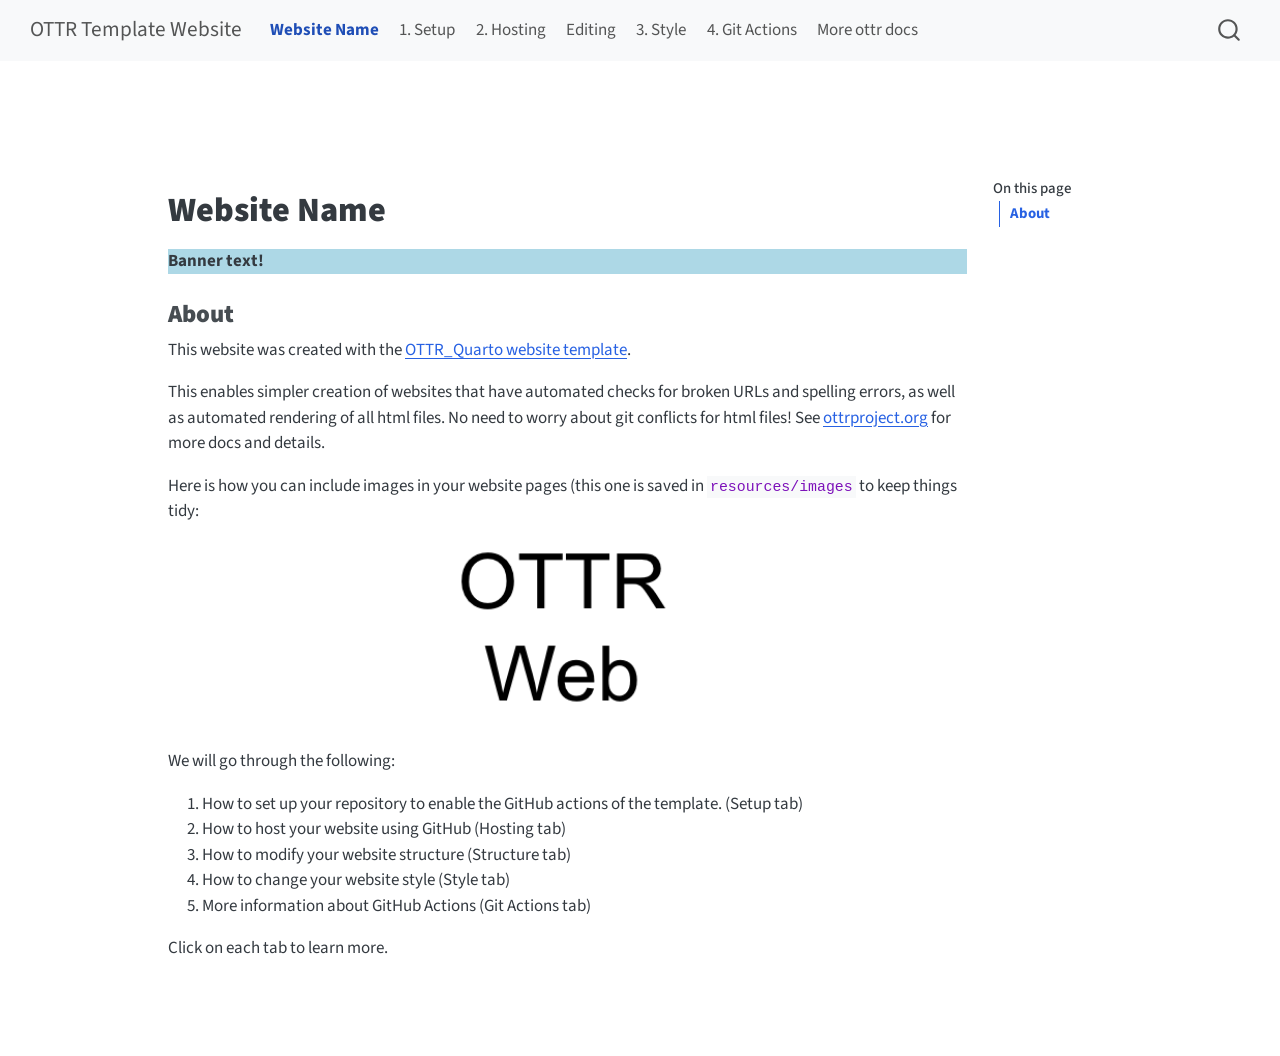
==== docs/index.html @ 16cc7f26 "Initial commit" ====
<!DOCTYPE html>
<html xmlns="http://www.w3.org/1999/xhtml" lang="en" xml:lang="en"><head>

<meta charset="utf-8">
<meta name="generator" content="quarto-1.5.57">

<meta name="viewport" content="width=device-width, initial-scale=1.0, user-scalable=yes">


<title>Website Name – OTTR Template Website</title>
<style>
code{white-space: pre-wrap;}
span.smallcaps{font-variant: small-caps;}
div.columns{display: flex; gap: min(4vw, 1.5em);}
div.column{flex: auto; overflow-x: auto;}
div.hanging-indent{margin-left: 1.5em; text-indent: -1.5em;}
ul.task-list{list-style: none;}
ul.task-list li input[type="checkbox"] {
  width: 0.8em;
  margin: 0 0.8em 0.2em -1em; /* quarto-specific, see https://github.com/quarto-dev/quarto-cli/issues/4556 */ 
  vertical-align: middle;
}
</style>


<script src="site_libs/quarto-nav/quarto-nav.js"></script>
<script src="site_libs/quarto-nav/headroom.min.js"></script>
<script src="site_libs/clipboard/clipboard.min.js"></script>
<script src="site_libs/quarto-search/autocomplete.umd.js"></script>
<script src="site_libs/quarto-search/fuse.min.js"></script>
<script src="site_libs/quarto-search/quarto-search.js"></script>
<meta name="quarto:offset" content="./">
<script src="site_libs/quarto-html/quarto.js"></script>
<script src="site_libs/quarto-html/popper.min.js"></script>
<script src="site_libs/quarto-html/tippy.umd.min.js"></script>
<script src="site_libs/quarto-html/anchor.min.js"></script>
<link href="site_libs/quarto-html/tippy.css" rel="stylesheet">
<link href="site_libs/quarto-html/quarto-syntax-highlighting.css" rel="stylesheet" id="quarto-text-highlighting-styles">
<script src="site_libs/bootstrap/bootstrap.min.js"></script>
<link href="site_libs/bootstrap/bootstrap-icons.css" rel="stylesheet">
<link href="site_libs/bootstrap/bootstrap.min.css" rel="stylesheet" id="quarto-bootstrap" data-mode="light">
<script id="quarto-search-options" type="application/json">{
  "location": "navbar",
  "copy-button": false,
  "collapse-after": 3,
  "panel-placement": "end",
  "type": "overlay",
  "limit": 50,
  "keyboard-shortcut": [
    "f",
    "/",
    "s"
  ],
  "show-item-context": false,
  "language": {
    "search-no-results-text": "No results",
    "search-matching-documents-text": "matching documents",
    "search-copy-link-title": "Copy link to search",
    "search-hide-matches-text": "Hide additional matches",
    "search-more-match-text": "more match in this document",
    "search-more-matches-text": "more matches in this document",
    "search-clear-button-title": "Clear",
    "search-text-placeholder": "",
    "search-detached-cancel-button-title": "Cancel",
    "search-submit-button-title": "Submit",
    "search-label": "Search"
  }
}</script>


<link rel="stylesheet" href="styles.css">
</head>

<body class="nav-fixed">

<div id="quarto-search-results"></div>
  <header id="quarto-header" class="headroom fixed-top">
    <nav class="navbar navbar-expand-lg " data-bs-theme="dark">
      <div class="navbar-container container-fluid">
      <div class="navbar-brand-container mx-auto">
    <a class="navbar-brand" href="./index.html">
    <span class="navbar-title">OTTR Template Website</span>
    </a>
  </div>
            <div id="quarto-search" class="" title="Search"></div>
          <button class="navbar-toggler" type="button" data-bs-toggle="collapse" data-bs-target="#navbarCollapse" aria-controls="navbarCollapse" role="menu" aria-expanded="false" aria-label="Toggle navigation" onclick="if (window.quartoToggleHeadroom) { window.quartoToggleHeadroom(); }">
  <span class="navbar-toggler-icon"></span>
</button>
          <div class="collapse navbar-collapse" id="navbarCollapse">
            <ul class="navbar-nav navbar-nav-scroll me-auto">
  <li class="nav-item">
    <a class="nav-link active" href="./index.html" aria-current="page"> <i class="bi bi-fa-home" role="img">
</i> 
<span class="menu-text"><strong>Website Name</strong></span></a>
  </li>  
  <li class="nav-item">
    <a class="nav-link" href="./setup.html"> 
<span class="menu-text">1. Setup</span></a>
  </li>  
  <li class="nav-item">
    <a class="nav-link" href="./hosting.html"> 
<span class="menu-text">2. Hosting</span></a>
  </li>  
  <li class="nav-item">
    <a class="nav-link" href="./editing.html"> 
<span class="menu-text">Editing</span></a>
  </li>  
  <li class="nav-item">
    <a class="nav-link" href="./style.html"> 
<span class="menu-text">3. Style</span></a>
  </li>  
  <li class="nav-item">
    <a class="nav-link" href="./git_actions.html"> 
<span class="menu-text">4. Git Actions</span></a>
  </li>  
  <li class="nav-item">
    <a class="nav-link" href="https://www.ottrproject.org/"> 
<span class="menu-text">More ottr docs</span></a>
  </li>  
</ul>
          </div> <!-- /navcollapse -->
            <div class="quarto-navbar-tools">
</div>
      </div> <!-- /container-fluid -->
    </nav>
</header>
<!-- content -->
<div id="quarto-content" class="quarto-container page-columns page-rows-contents page-layout-article page-navbar">
<!-- sidebar -->
<!-- margin-sidebar -->
    <div id="quarto-margin-sidebar" class="sidebar margin-sidebar">
        <nav id="TOC" role="doc-toc" class="toc-active">
    <h2 id="toc-title">On this page</h2>
   
  <ul>
  <li><a href="#about" id="toc-about" class="nav-link active" data-scroll-target="#about"><strong>About</strong></a></li>
  </ul>
</nav>
    </div>
<!-- main -->
<main class="content" id="quarto-document-content">

<header id="title-block-header" class="quarto-title-block default">
<div class="quarto-title">
<h1 class="title"><strong>Website Name</strong></h1>
</div>



<div class="quarto-title-meta">

    
  
    
  </div>
  


</header>


<div class="banner_color">
<p>Banner text!</p>
</div>
<section id="about" class="level3">
<h3 class="anchored" data-anchor-id="about"><strong>About</strong></h3>
<p>This website was created with the <a href="https://github.com/ottrproject/OTTR_Quarto">OTTR_Quarto website template</a>.</p>
<p>This enables simpler creation of websites that have automated checks for broken URLs and spelling errors, as well as automated rendering of all html files. No need to worry about git conflicts for html files! See <a href="https://www.ottrproject.org/">ottrproject.org</a> for more docs and details.</p>
<p>Here is how you can include images in your website pages (this one is saved in <code>resources/images</code> to keep things tidy:</p>
<div class="cell" data-layout-align="center">
<div class="cell-output-display">
<div class="quarto-figure quarto-figure-center">
<figure class="figure">
<p><img src="resources/images/example_image.png" class="img-fluid quarto-figure quarto-figure-center figure-img" style="width:30.0%" alt="Example image"></p>
</figure>
</div>
</div>
</div>
<p>We will go through the following:</p>
<ol type="1">
<li>How to set up your repository to enable the GitHub actions of the template. (Setup tab)</li>
<li>How to host your website using GitHub (Hosting tab)</li>
<li>How to modify your website structure (Structure tab)</li>
<li>How to change your website style (Style tab)</li>
<li>More information about GitHub Actions (Git Actions tab)</li>
</ol>
<p>Click on each tab to learn more.</p>


</section>

</main> <!-- /main -->
<script id="quarto-html-after-body" type="application/javascript">
window.document.addEventListener("DOMContentLoaded", function (event) {
  const toggleBodyColorMode = (bsSheetEl) => {
    const mode = bsSheetEl.getAttribute("data-mode");
    const bodyEl = window.document.querySelector("body");
    if (mode === "dark") {
      bodyEl.classList.add("quarto-dark");
      bodyEl.classList.remove("quarto-light");
    } else {
      bodyEl.classList.add("quarto-light");
      bodyEl.classList.remove("quarto-dark");
    }
  }
  const toggleBodyColorPrimary = () => {
    const bsSheetEl = window.document.querySelector("link#quarto-bootstrap");
    if (bsSheetEl) {
      toggleBodyColorMode(bsSheetEl);
    }
  }
  toggleBodyColorPrimary();  
  const icon = "";
  const anchorJS = new window.AnchorJS();
  anchorJS.options = {
    placement: 'right',
    icon: icon
  };
  anchorJS.add('.anchored');
  const isCodeAnnotation = (el) => {
    for (const clz of el.classList) {
      if (clz.startsWith('code-annotation-')) {                     
        return true;
      }
    }
    return false;
  }
  const onCopySuccess = function(e) {
    // button target
    const button = e.trigger;
    // don't keep focus
    button.blur();
    // flash "checked"
    button.classList.add('code-copy-button-checked');
    var currentTitle = button.getAttribute("title");
    button.setAttribute("title", "Copied!");
    let tooltip;
    if (window.bootstrap) {
      button.setAttribute("data-bs-toggle", "tooltip");
      button.setAttribute("data-bs-placement", "left");
      button.setAttribute("data-bs-title", "Copied!");
      tooltip = new bootstrap.Tooltip(button, 
        { trigger: "manual", 
          customClass: "code-copy-button-tooltip",
          offset: [0, -8]});
      tooltip.show();    
    }
    setTimeout(function() {
      if (tooltip) {
        tooltip.hide();
        button.removeAttribute("data-bs-title");
        button.removeAttribute("data-bs-toggle");
        button.removeAttribute("data-bs-placement");
      }
      button.setAttribute("title", currentTitle);
      button.classList.remove('code-copy-button-checked');
    }, 1000);
    // clear code selection
    e.clearSelection();
  }
  const getTextToCopy = function(trigger) {
      const codeEl = trigger.previousElementSibling.cloneNode(true);
      for (const childEl of codeEl.children) {
        if (isCodeAnnotation(childEl)) {
          childEl.remove();
        }
      }
      return codeEl.innerText;
  }
  const clipboard = new window.ClipboardJS('.code-copy-button:not([data-in-quarto-modal])', {
    text: getTextToCopy
  });
  clipboard.on('success', onCopySuccess);
  if (window.document.getElementById('quarto-embedded-source-code-modal')) {
    // For code content inside modals, clipBoardJS needs to be initialized with a container option
    // TODO: Check when it could be a function (https://github.com/zenorocha/clipboard.js/issues/860)
    const clipboardModal = new window.ClipboardJS('.code-copy-button[data-in-quarto-modal]', {
      text: getTextToCopy,
      container: window.document.getElementById('quarto-embedded-source-code-modal')
    });
    clipboardModal.on('success', onCopySuccess);
  }
    var localhostRegex = new RegExp(/^(?:http|https):\/\/localhost\:?[0-9]*\//);
    var mailtoRegex = new RegExp(/^mailto:/);
      var filterRegex = new RegExp('/' + window.location.host + '/');
    var isInternal = (href) => {
        return filterRegex.test(href) || localhostRegex.test(href) || mailtoRegex.test(href);
    }
    // Inspect non-navigation links and adorn them if external
 	var links = window.document.querySelectorAll('a[href]:not(.nav-link):not(.navbar-brand):not(.toc-action):not(.sidebar-link):not(.sidebar-item-toggle):not(.pagination-link):not(.no-external):not([aria-hidden]):not(.dropdown-item):not(.quarto-navigation-tool):not(.about-link)');
    for (var i=0; i<links.length; i++) {
      const link = links[i];
      if (!isInternal(link.href)) {
        // undo the damage that might have been done by quarto-nav.js in the case of
        // links that we want to consider external
        if (link.dataset.originalHref !== undefined) {
          link.href = link.dataset.originalHref;
        }
      }
    }
  function tippyHover(el, contentFn, onTriggerFn, onUntriggerFn) {
    const config = {
      allowHTML: true,
      maxWidth: 500,
      delay: 100,
      arrow: false,
      appendTo: function(el) {
          return el.parentElement;
      },
      interactive: true,
      interactiveBorder: 10,
      theme: 'quarto',
      placement: 'bottom-start',
    };
    if (contentFn) {
      config.content = contentFn;
    }
    if (onTriggerFn) {
      config.onTrigger = onTriggerFn;
    }
    if (onUntriggerFn) {
      config.onUntrigger = onUntriggerFn;
    }
    window.tippy(el, config); 
  }
  const noterefs = window.document.querySelectorAll('a[role="doc-noteref"]');
  for (var i=0; i<noterefs.length; i++) {
    const ref = noterefs[i];
    tippyHover(ref, function() {
      // use id or data attribute instead here
      let href = ref.getAttribute('data-footnote-href') || ref.getAttribute('href');
      try { href = new URL(href).hash; } catch {}
      const id = href.replace(/^#\/?/, "");
      const note = window.document.getElementById(id);
      if (note) {
        return note.innerHTML;
      } else {
        return "";
      }
    });
  }
  const xrefs = window.document.querySelectorAll('a.quarto-xref');
  const processXRef = (id, note) => {
    // Strip column container classes
    const stripColumnClz = (el) => {
      el.classList.remove("page-full", "page-columns");
      if (el.children) {
        for (const child of el.children) {
          stripColumnClz(child);
        }
      }
    }
    stripColumnClz(note)
    if (id === null || id.startsWith('sec-')) {
      // Special case sections, only their first couple elements
      const container = document.createElement("div");
      if (note.children && note.children.length > 2) {
        container.appendChild(note.children[0].cloneNode(true));
        for (let i = 1; i < note.children.length; i++) {
          const child = note.children[i];
          if (child.tagName === "P" && child.innerText === "") {
            continue;
          } else {
            container.appendChild(child.cloneNode(true));
            break;
          }
        }
        if (window.Quarto?.typesetMath) {
          window.Quarto.typesetMath(container);
        }
        return container.innerHTML
      } else {
        if (window.Quarto?.typesetMath) {
          window.Quarto.typesetMath(note);
        }
        return note.innerHTML;
      }
    } else {
      // Remove any anchor links if they are present
      const anchorLink = note.querySelector('a.anchorjs-link');
      if (anchorLink) {
        anchorLink.remove();
      }
      if (window.Quarto?.typesetMath) {
        window.Quarto.typesetMath(note);
      }
      // TODO in 1.5, we should make sure this works without a callout special case
      if (note.classList.contains("callout")) {
        return note.outerHTML;
      } else {
        return note.innerHTML;
      }
    }
  }
  for (var i=0; i<xrefs.length; i++) {
    const xref = xrefs[i];
    tippyHover(xref, undefined, function(instance) {
      instance.disable();
      let url = xref.getAttribute('href');
      let hash = undefined; 
      if (url.startsWith('#')) {
        hash = url;
      } else {
        try { hash = new URL(url).hash; } catch {}
      }
      if (hash) {
        const id = hash.replace(/^#\/?/, "");
        const note = window.document.getElementById(id);
        if (note !== null) {
          try {
            const html = processXRef(id, note.cloneNode(true));
            instance.setContent(html);
          } finally {
            instance.enable();
            instance.show();
          }
        } else {
          // See if we can fetch this
          fetch(url.split('#')[0])
          .then(res => res.text())
          .then(html => {
            const parser = new DOMParser();
            const htmlDoc = parser.parseFromString(html, "text/html");
            const note = htmlDoc.getElementById(id);
            if (note !== null) {
              const html = processXRef(id, note);
              instance.setContent(html);
            } 
          }).finally(() => {
            instance.enable();
            instance.show();
          });
        }
      } else {
        // See if we can fetch a full url (with no hash to target)
        // This is a special case and we should probably do some content thinning / targeting
        fetch(url)
        .then(res => res.text())
        .then(html => {
          const parser = new DOMParser();
          const htmlDoc = parser.parseFromString(html, "text/html");
          const note = htmlDoc.querySelector('main.content');
          if (note !== null) {
            // This should only happen for chapter cross references
            // (since there is no id in the URL)
            // remove the first header
            if (note.children.length > 0 && note.children[0].tagName === "HEADER") {
              note.children[0].remove();
            }
            const html = processXRef(null, note);
            instance.setContent(html);
          } 
        }).finally(() => {
          instance.enable();
          instance.show();
        });
      }
    }, function(instance) {
    });
  }
      let selectedAnnoteEl;
      const selectorForAnnotation = ( cell, annotation) => {
        let cellAttr = 'data-code-cell="' + cell + '"';
        let lineAttr = 'data-code-annotation="' +  annotation + '"';
        const selector = 'span[' + cellAttr + '][' + lineAttr + ']';
        return selector;
      }
      const selectCodeLines = (annoteEl) => {
        const doc = window.document;
        const targetCell = annoteEl.getAttribute("data-target-cell");
        const targetAnnotation = annoteEl.getAttribute("data-target-annotation");
        const annoteSpan = window.document.querySelector(selectorForAnnotation(targetCell, targetAnnotation));
        const lines = annoteSpan.getAttribute("data-code-lines").split(",");
        const lineIds = lines.map((line) => {
          return targetCell + "-" + line;
        })
        let top = null;
        let height = null;
        let parent = null;
        if (lineIds.length > 0) {
            //compute the position of the single el (top and bottom and make a div)
            const el = window.document.getElementById(lineIds[0]);
            top = el.offsetTop;
            height = el.offsetHeight;
            parent = el.parentElement.parentElement;
          if (lineIds.length > 1) {
            const lastEl = window.document.getElementById(lineIds[lineIds.length - 1]);
            const bottom = lastEl.offsetTop + lastEl.offsetHeight;
            height = bottom - top;
          }
          if (top !== null && height !== null && parent !== null) {
            // cook up a div (if necessary) and position it 
            let div = window.document.getElementById("code-annotation-line-highlight");
            if (div === null) {
              div = window.document.createElement("div");
              div.setAttribute("id", "code-annotation-line-highlight");
              div.style.position = 'absolute';
              parent.appendChild(div);
            }
            div.style.top = top - 2 + "px";
            div.style.height = height + 4 + "px";
            div.style.left = 0;
            let gutterDiv = window.document.getElementById("code-annotation-line-highlight-gutter");
            if (gutterDiv === null) {
              gutterDiv = window.document.createElement("div");
              gutterDiv.setAttribute("id", "code-annotation-line-highlight-gutter");
              gutterDiv.style.position = 'absolute';
              const codeCell = window.document.getElementById(targetCell);
              const gutter = codeCell.querySelector('.code-annotation-gutter');
              gutter.appendChild(gutterDiv);
            }
            gutterDiv.style.top = top - 2 + "px";
            gutterDiv.style.height = height + 4 + "px";
          }
          selectedAnnoteEl = annoteEl;
        }
      };
      const unselectCodeLines = () => {
        const elementsIds = ["code-annotation-line-highlight", "code-annotation-line-highlight-gutter"];
        elementsIds.forEach((elId) => {
          const div = window.document.getElementById(elId);
          if (div) {
            div.remove();
          }
        });
        selectedAnnoteEl = undefined;
      };
        // Handle positioning of the toggle
    window.addEventListener(
      "resize",
      throttle(() => {
        elRect = undefined;
        if (selectedAnnoteEl) {
          selectCodeLines(selectedAnnoteEl);
        }
      }, 10)
    );
    function throttle(fn, ms) {
    let throttle = false;
    let timer;
      return (...args) => {
        if(!throttle) { // first call gets through
            fn.apply(this, args);
            throttle = true;
        } else { // all the others get throttled
            if(timer) clearTimeout(timer); // cancel #2
            timer = setTimeout(() => {
              fn.apply(this, args);
              timer = throttle = false;
            }, ms);
        }
      };
    }
      // Attach click handler to the DT
      const annoteDls = window.document.querySelectorAll('dt[data-target-cell]');
      for (const annoteDlNode of annoteDls) {
        annoteDlNode.addEventListener('click', (event) => {
          const clickedEl = event.target;
          if (clickedEl !== selectedAnnoteEl) {
            unselectCodeLines();
            const activeEl = window.document.querySelector('dt[data-target-cell].code-annotation-active');
            if (activeEl) {
              activeEl.classList.remove('code-annotation-active');
            }
            selectCodeLines(clickedEl);
            clickedEl.classList.add('code-annotation-active');
          } else {
            // Unselect the line
            unselectCodeLines();
            clickedEl.classList.remove('code-annotation-active');
          }
        });
      }
  const findCites = (el) => {
    const parentEl = el.parentElement;
    if (parentEl) {
      const cites = parentEl.dataset.cites;
      if (cites) {
        return {
          el,
          cites: cites.split(' ')
        };
      } else {
        return findCites(el.parentElement)
      }
    } else {
      return undefined;
    }
  };
  var bibliorefs = window.document.querySelectorAll('a[role="doc-biblioref"]');
  for (var i=0; i<bibliorefs.length; i++) {
    const ref = bibliorefs[i];
    const citeInfo = findCites(ref);
    if (citeInfo) {
      tippyHover(citeInfo.el, function() {
        var popup = window.document.createElement('div');
        citeInfo.cites.forEach(function(cite) {
          var citeDiv = window.document.createElement('div');
          citeDiv.classList.add('hanging-indent');
          citeDiv.classList.add('csl-entry');
          var biblioDiv = window.document.getElementById('ref-' + cite);
          if (biblioDiv) {
            citeDiv.innerHTML = biblioDiv.innerHTML;
          }
          popup.appendChild(citeDiv);
        });
        return popup.innerHTML;
      });
    }
  }
});
</script>
</div> <!-- /content -->




</body></html>
---- docs/site_libs/quarto-html/tippy.css ----
.tippy-box[data-animation=fade][data-state=hidden]{opacity:0}[data-tippy-root]{max-width:calc(100vw - 10px)}.tippy-box{position:relative;background-color:#333;color:#fff;border-radius:4px;font-size:14px;line-height:1.4;white-space:normal;outline:0;transition-property:transform,visibility,opacity}.tippy-box[data-placement^=top]>.tippy-arrow{bottom:0}.tippy-box[data-placement^=top]>.tippy-arrow:before{bottom:-7px;left:0;border-width:8px 8px 0;border-top-color:initial;transform-origin:center top}.tippy-box[data-placement^=bottom]>.tippy-arrow{top:0}.tippy-box[data-placement^=bottom]>.tippy-arrow:before{top:-7px;left:0;border-width:0 8px 8px;border-bottom-color:initial;transform-origin:center bottom}.tippy-box[data-placement^=left]>.tippy-arrow{right:0}.tippy-box[data-placement^=left]>.tippy-arrow:before{border-width:8px 0 8px 8px;border-left-color:initial;right:-7px;transform-origin:center left}.tippy-box[data-placement^=right]>.tippy-arrow{left:0}.tippy-box[data-placement^=right]>.tippy-arrow:before{left:-7px;border-width:8px 8px 8px 0;border-right-color:initial;transform-origin:center right}.tippy-box[data-inertia][data-state=visible]{transition-timing-function:cubic-bezier(.54,1.5,.38,1.11)}.tippy-arrow{width:16px;height:16px;color:#333}.tippy-arrow:before{content:"";position:absolute;border-color:transparent;border-style:solid}.tippy-content{position:relative;padding:5px 9px;z-index:1}
---- docs/site_libs/quarto-html/quarto-syntax-highlighting.css ----
/* quarto syntax highlight colors */
:root {
  --quarto-hl-ot-color: #003B4F;
  --quarto-hl-at-color: #657422;
  --quarto-hl-ss-color: #20794D;
  --quarto-hl-an-color: #5E5E5E;
  --quarto-hl-fu-color: #4758AB;
  --quarto-hl-st-color: #20794D;
  --quarto-hl-cf-color: #003B4F;
  --quarto-hl-op-color: #5E5E5E;
  --quarto-hl-er-color: #AD0000;
  --quarto-hl-bn-color: #AD0000;
  --quarto-hl-al-color: #AD0000;
  --quarto-hl-va-color: #111111;
  --quarto-hl-bu-color: inherit;
  --quarto-hl-ex-color: inherit;
  --quarto-hl-pp-color: #AD0000;
  --quarto-hl-in-color: #5E5E5E;
  --quarto-hl-vs-color: #20794D;
  --quarto-hl-wa-color: #5E5E5E;
  --quarto-hl-do-color: #5E5E5E;
  --quarto-hl-im-color: #00769E;
  --quarto-hl-ch-color: #20794D;
  --quarto-hl-dt-color: #AD0000;
  --quarto-hl-fl-color: #AD0000;
  --quarto-hl-co-color: #5E5E5E;
  --quarto-hl-cv-color: #5E5E5E;
  --quarto-hl-cn-color: #8f5902;
  --quarto-hl-sc-color: #5E5E5E;
  --quarto-hl-dv-color: #AD0000;
  --quarto-hl-kw-color: #003B4F;
}

/* other quarto variables */
:root {
  --quarto-font-monospace: SFMono-Regular, Menlo, Monaco, Consolas, "Liberation Mono", "Courier New", monospace;
}

pre > code.sourceCode > span {
  color: #003B4F;
}

code span {
  color: #003B4F;
}

code.sourceCode > span {
  color: #003B4F;
}

div.sourceCode,
div.sourceCode pre.sourceCode {
  color: #003B4F;
}

code span.ot {
  color: #003B4F;
  font-style: inherit;
}

code span.at {
  color: #657422;
  font-style: inherit;
}

code span.ss {
  color: #20794D;
  font-style: inherit;
}

code span.an {
  color: #5E5E5E;
  font-style: inherit;
}

code span.fu {
  color: #4758AB;
  font-style: inherit;
}

code span.st {
  color: #20794D;
  font-style: inherit;
}

code span.cf {
  color: #003B4F;
  font-weight: bold;
  font-style: inherit;
}

code span.op {
  color: #5E5E5E;
  font-style: inherit;
}

code span.er {
  color: #AD0000;
  font-style: inherit;
}

code span.bn {
  color: #AD0000;
  font-style: inherit;
}

code span.al {
  color: #AD0000;
  font-style: inherit;
}

code span.va {
  color: #111111;
  font-style: inherit;
}

code span.bu {
  font-style: inherit;
}

code span.ex {
  font-style: inherit;
}

code span.pp {
  color: #AD0000;
  font-style: inherit;
}

code span.in {
  color: #5E5E5E;
  font-style: inherit;
}

code span.vs {
  color: #20794D;
  font-style: inherit;
}

code span.wa {
  color: #5E5E5E;
  font-style: italic;
}

code span.do {
  color: #5E5E5E;
  font-style: italic;
}

code span.im {
  color: #00769E;
  font-style: inherit;
}

code span.ch {
  color: #20794D;
  font-style: inherit;
}

code span.dt {
  color: #AD0000;
  font-style: inherit;
}

code span.fl {
  color: #AD0000;
  font-style: inherit;
}

code span.co {
  color: #5E5E5E;
  font-style: inherit;
}

code span.cv {
  color: #5E5E5E;
  font-style: italic;
}

code span.cn {
  color: #8f5902;
  font-style: inherit;
}

code span.sc {
  color: #5E5E5E;
  font-style: inherit;
}

code span.dv {
  color: #AD0000;
  font-style: inherit;
}

code span.kw {
  color: #003B4F;
  font-weight: bold;
  font-style: inherit;
}

.prevent-inlining {
  content: "</";
}

/*# sourceMappingURL=debc5d5d77c3f9108843748ff7464032.css.map */
---- docs/styles.css ----
/* To add some space below the navigation bar */

 body {
  margin-top: 100px;
}


/* add some color - if you want color behind a major point on your website */

.banner_color {
  background-color: lightblue;
  font-weight:bold;

}

/* Style buttons - if you want some text centered and bolded */

.center {
  font-weight:bold;
  text-align: center;
}

/* Style buttons - if you want to have a button */
.btn {
  background-color: DodgerBlue;
  border: none;
  color: white;
  padding: 8px 20px;
  cursor: pointer;
  font-size: 14px;
}

/* Darker background on mouse-over */
.btn:hover {
  background-color: RoyalBlue;
}
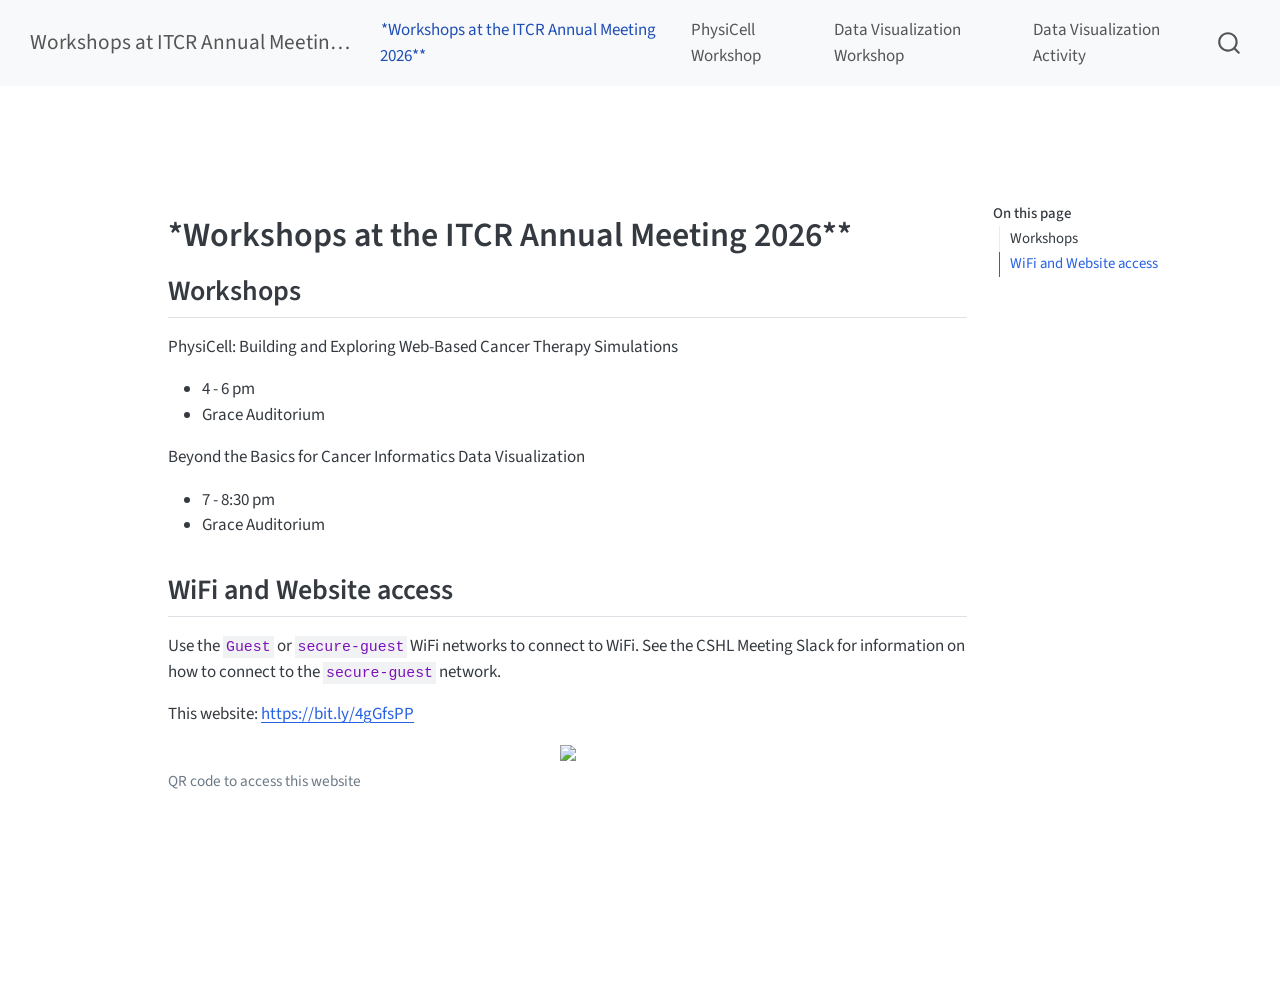
==== commit 7b3b5011: "Render course" ====
--- a/docs/index.html
+++ b/docs/index.html
@@ -2,12 +2,12 @@
 <html xmlns="http://www.w3.org/1999/xhtml" lang="en" xml:lang="en"><head>
 
 <meta charset="utf-8">
-<meta name="generator" content="quarto-1.5.57">
+<meta name="generator" content="quarto-1.8.26">
 
 <meta name="viewport" content="width=device-width, initial-scale=1.0, user-scalable=yes">
 
 
-<title>Website Name – OTTR Template Website</title>
+<title>*Workshops at the ITCR Annual Meeting 2026** – Workshops at ITCR Annual Meeting 2026</title>
 <style>
 code{white-space: pre-wrap;}
 span.smallcaps{font-variant: small-caps;}
@@ -30,15 +30,17 @@
 <script src="site_libs/quarto-search/fuse.min.js"></script>
 <script src="site_libs/quarto-search/quarto-search.js"></script>
 <meta name="quarto:offset" content="./">
-<script src="site_libs/quarto-html/quarto.js"></script>
+<script src="site_libs/quarto-html/quarto.js" type="module"></script>
+<script src="site_libs/quarto-html/tabsets/tabsets.js" type="module"></script>
+<script src="site_libs/quarto-html/axe/axe-check.js" type="module"></script>
 <script src="site_libs/quarto-html/popper.min.js"></script>
 <script src="site_libs/quarto-html/tippy.umd.min.js"></script>
 <script src="site_libs/quarto-html/anchor.min.js"></script>
 <link href="site_libs/quarto-html/tippy.css" rel="stylesheet">
-<link href="site_libs/quarto-html/quarto-syntax-highlighting.css" rel="stylesheet" id="quarto-text-highlighting-styles">
+<link href="site_libs/quarto-html/quarto-syntax-highlighting-587c61ba64f3a5504c4d52d930310e48.css" rel="stylesheet" id="quarto-text-highlighting-styles">
 <script src="site_libs/bootstrap/bootstrap.min.js"></script>
 <link href="site_libs/bootstrap/bootstrap-icons.css" rel="stylesheet">
-<link href="site_libs/bootstrap/bootstrap.min.css" rel="stylesheet" id="quarto-bootstrap" data-mode="light">
+<link href="site_libs/bootstrap/bootstrap-8b9c9e0a7877ca3fdfdff7a4e986219e.min.css" rel="stylesheet" append-hash="true" id="quarto-bootstrap" data-mode="light">
 <script id="quarto-search-options" type="application/json">{
   "location": "navbar",
   "copy-button": false,
@@ -71,7 +73,7 @@
 <link rel="stylesheet" href="styles.css">
 </head>
 
-<body class="nav-fixed">
+<body class="nav-fixed quarto-light">
 
 <div id="quarto-search-results"></div>
   <header id="quarto-header" class="headroom fixed-top">
@@ -79,7 +81,7 @@
       <div class="navbar-container container-fluid">
       <div class="navbar-brand-container mx-auto">
     <a class="navbar-brand" href="./index.html">
-    <span class="navbar-title">OTTR Template Website</span>
+    <span class="navbar-title">Workshops at ITCR Annual Meeting 2026</span>
     </a>
   </div>
             <div id="quarto-search" class="" title="Search"></div>
@@ -91,31 +93,19 @@
   <li class="nav-item">
     <a class="nav-link active" href="./index.html" aria-current="page"> <i class="bi bi-fa-home" role="img">
 </i> 
-<span class="menu-text"><strong>Website Name</strong></span></a>
+<span class="menu-text">*Workshops at the ITCR Annual Meeting 2026**</span></a>
   </li>  
   <li class="nav-item">
-    <a class="nav-link" href="./setup.html"> 
-<span class="menu-text">1. Setup</span></a>
+    <a class="nav-link" href="./physicell.html"> 
+<span class="menu-text">PhysiCell Workshop</span></a>
   </li>  
   <li class="nav-item">
-    <a class="nav-link" href="./hosting.html"> 
-<span class="menu-text">2. Hosting</span></a>
+    <a class="nav-link" href="./dataviz.html"> 
+<span class="menu-text">Data Visualization Workshop</span></a>
   </li>  
   <li class="nav-item">
-    <a class="nav-link" href="./editing.html"> 
-<span class="menu-text">Editing</span></a>
-  </li>  
-  <li class="nav-item">
-    <a class="nav-link" href="./style.html"> 
-<span class="menu-text">3. Style</span></a>
-  </li>  
-  <li class="nav-item">
-    <a class="nav-link" href="./git_actions.html"> 
-<span class="menu-text">4. Git Actions</span></a>
-  </li>  
-  <li class="nav-item">
-    <a class="nav-link" href="https://www.ottrproject.org/"> 
-<span class="menu-text">More ottr docs</span></a>
+    <a class="nav-link" href="./activity.html"> 
+<span class="menu-text">Data Visualization Activity</span></a>
   </li>  
 </ul>
           </div> <!-- /navcollapse -->
@@ -133,7 +123,8 @@
     <h2 id="toc-title">On this page</h2>
    
   <ul>
-  <li><a href="#about" id="toc-about" class="nav-link active" data-scroll-target="#about"><strong>About</strong></a></li>
+  <li><a href="#workshops" id="toc-workshops" class="nav-link active" data-scroll-target="#workshops">Workshops</a></li>
+  <li><a href="#wifi-and-website-access" id="toc-wifi-and-website-access" class="nav-link" data-scroll-target="#wifi-and-website-access">WiFi and Website access</a></li>
   </ul>
 </nav>
     </div>
@@ -142,7 +133,7 @@
 
 <header id="title-block-header" class="quarto-title-block default">
 <div class="quarto-title">
-<h1 class="title"><strong>Website Name</strong></h1>
+<h1 class="title">*Workshops at the ITCR Annual Meeting 2026**</h1>
 </div>
 
 
@@ -159,271 +150,272 @@
 </header>
 
 
-<div class="banner_color">
-<p>Banner text!</p>
-</div>
-<section id="about" class="level3">
-<h3 class="anchored" data-anchor-id="about"><strong>About</strong></h3>
-<p>This website was created with the <a href="https://github.com/ottrproject/OTTR_Quarto">OTTR_Quarto website template</a>.</p>
-<p>This enables simpler creation of websites that have automated checks for broken URLs and spelling errors, as well as automated rendering of all html files. No need to worry about git conflicts for html files! See <a href="https://www.ottrproject.org/">ottrproject.org</a> for more docs and details.</p>
-<p>Here is how you can include images in your website pages (this one is saved in <code>resources/images</code> to keep things tidy:</p>
-<div class="cell" data-layout-align="center">
-<div class="cell-output-display">
+<section id="workshops" class="level2">
+<h2 class="anchored" data-anchor-id="workshops">Workshops</h2>
+<p>PhysiCell: Building and Exploring Web-Based Cancer Therapy Simulations</p>
+<ul>
+<li>4 - 6 pm</li>
+<li>Grace Auditorium</li>
+</ul>
+<p>Beyond the Basics for Cancer Informatics Data Visualization</p>
+<ul>
+<li>7 - 8:30 pm</li>
+<li>Grace Auditorium</li>
+</ul>
+</section>
+<section id="wifi-and-website-access" class="level2">
+<h2 class="anchored" data-anchor-id="wifi-and-website-access">WiFi and Website access</h2>
+<p>Use the <code>Guest</code> or <code>secure-guest</code> WiFi networks to connect to WiFi. See the CSHL Meeting Slack for information on how to connect to the <code>secure-guest</code> network.</p>
+<p>This website: <a href="https://bit.ly/4gGfsPP">https://bit.ly/4gGfsPP</a></p>
 <div class="quarto-figure quarto-figure-center">
 <figure class="figure">
-<p><img src="resources/images/example_image.png" class="img-fluid quarto-figure quarto-figure-center figure-img" style="width:30.0%" alt="Example image"></p>
+<p><img src="Qq7fjTBxkGwiu5Y_Untitled 2026-07-15.png" class="img-fluid figure-img"></p>
+<figcaption>QR code to access this website</figcaption>
 </figure>
 </div>
-</div>
-</div>
-<p>We will go through the following:</p>
-<ol type="1">
-<li>How to set up your repository to enable the GitHub actions of the template. (Setup tab)</li>
-<li>How to host your website using GitHub (Hosting tab)</li>
-<li>How to modify your website structure (Structure tab)</li>
-<li>How to change your website style (Style tab)</li>
-<li>More information about GitHub Actions (Git Actions tab)</li>
-</ol>
-<p>Click on each tab to learn more.</p>
 
 
 </section>
 
 </main> <!-- /main -->
 <script id="quarto-html-after-body" type="application/javascript">
-window.document.addEventListener("DOMContentLoaded", function (event) {
-  const toggleBodyColorMode = (bsSheetEl) => {
-    const mode = bsSheetEl.getAttribute("data-mode");
-    const bodyEl = window.document.querySelector("body");
-    if (mode === "dark") {
-      bodyEl.classList.add("quarto-dark");
-      bodyEl.classList.remove("quarto-light");
-    } else {
-      bodyEl.classList.add("quarto-light");
-      bodyEl.classList.remove("quarto-dark");
-    }
-  }
-  const toggleBodyColorPrimary = () => {
-    const bsSheetEl = window.document.querySelector("link#quarto-bootstrap");
-    if (bsSheetEl) {
-      toggleBodyColorMode(bsSheetEl);
-    }
-  }
-  toggleBodyColorPrimary();  
-  const icon = "";
-  const anchorJS = new window.AnchorJS();
-  anchorJS.options = {
-    placement: 'right',
-    icon: icon
-  };
-  anchorJS.add('.anchored');
-  const isCodeAnnotation = (el) => {
-    for (const clz of el.classList) {
-      if (clz.startsWith('code-annotation-')) {                     
-        return true;
-      }
-    }
-    return false;
-  }
-  const onCopySuccess = function(e) {
-    // button target
-    const button = e.trigger;
-    // don't keep focus
-    button.blur();
-    // flash "checked"
-    button.classList.add('code-copy-button-checked');
-    var currentTitle = button.getAttribute("title");
-    button.setAttribute("title", "Copied!");
-    let tooltip;
-    if (window.bootstrap) {
-      button.setAttribute("data-bs-toggle", "tooltip");
-      button.setAttribute("data-bs-placement", "left");
-      button.setAttribute("data-bs-title", "Copied!");
-      tooltip = new bootstrap.Tooltip(button, 
-        { trigger: "manual", 
-          customClass: "code-copy-button-tooltip",
-          offset: [0, -8]});
-      tooltip.show();    
-    }
-    setTimeout(function() {
-      if (tooltip) {
-        tooltip.hide();
-        button.removeAttribute("data-bs-title");
-        button.removeAttribute("data-bs-toggle");
-        button.removeAttribute("data-bs-placement");
-      }
-      button.setAttribute("title", currentTitle);
-      button.classList.remove('code-copy-button-checked');
-    }, 1000);
-    // clear code selection
-    e.clearSelection();
-  }
-  const getTextToCopy = function(trigger) {
-      const codeEl = trigger.previousElementSibling.cloneNode(true);
+  window.document.addEventListener("DOMContentLoaded", function (event) {
+    const icon = "";
+    const anchorJS = new window.AnchorJS();
+    anchorJS.options = {
+      placement: 'right',
+      icon: icon
+    };
+    anchorJS.add('.anchored');
+    const isCodeAnnotation = (el) => {
+      for (const clz of el.classList) {
+        if (clz.startsWith('code-annotation-')) {                     
+          return true;
+        }
+      }
+      return false;
+    }
+    const onCopySuccess = function(e) {
+      // button target
+      const button = e.trigger;
+      // don't keep focus
+      button.blur();
+      // flash "checked"
+      button.classList.add('code-copy-button-checked');
+      var currentTitle = button.getAttribute("title");
+      button.setAttribute("title", "Copied!");
+      let tooltip;
+      if (window.bootstrap) {
+        button.setAttribute("data-bs-toggle", "tooltip");
+        button.setAttribute("data-bs-placement", "left");
+        button.setAttribute("data-bs-title", "Copied!");
+        tooltip = new bootstrap.Tooltip(button, 
+          { trigger: "manual", 
+            customClass: "code-copy-button-tooltip",
+            offset: [0, -8]});
+        tooltip.show();    
+      }
+      setTimeout(function() {
+        if (tooltip) {
+          tooltip.hide();
+          button.removeAttribute("data-bs-title");
+          button.removeAttribute("data-bs-toggle");
+          button.removeAttribute("data-bs-placement");
+        }
+        button.setAttribute("title", currentTitle);
+        button.classList.remove('code-copy-button-checked');
+      }, 1000);
+      // clear code selection
+      e.clearSelection();
+    }
+    const getTextToCopy = function(trigger) {
+      const outerScaffold = trigger.parentElement.cloneNode(true);
+      const codeEl = outerScaffold.querySelector('code');
       for (const childEl of codeEl.children) {
         if (isCodeAnnotation(childEl)) {
           childEl.remove();
         }
       }
       return codeEl.innerText;
-  }
-  const clipboard = new window.ClipboardJS('.code-copy-button:not([data-in-quarto-modal])', {
-    text: getTextToCopy
-  });
-  clipboard.on('success', onCopySuccess);
-  if (window.document.getElementById('quarto-embedded-source-code-modal')) {
-    // For code content inside modals, clipBoardJS needs to be initialized with a container option
-    // TODO: Check when it could be a function (https://github.com/zenorocha/clipboard.js/issues/860)
-    const clipboardModal = new window.ClipboardJS('.code-copy-button[data-in-quarto-modal]', {
-      text: getTextToCopy,
-      container: window.document.getElementById('quarto-embedded-source-code-modal')
+    }
+    const clipboard = new window.ClipboardJS('.code-copy-button:not([data-in-quarto-modal])', {
+      text: getTextToCopy
     });
-    clipboardModal.on('success', onCopySuccess);
-  }
-    var localhostRegex = new RegExp(/^(?:http|https):\/\/localhost\:?[0-9]*\//);
-    var mailtoRegex = new RegExp(/^mailto:/);
-      var filterRegex = new RegExp('/' + window.location.host + '/');
-    var isInternal = (href) => {
-        return filterRegex.test(href) || localhostRegex.test(href) || mailtoRegex.test(href);
-    }
-    // Inspect non-navigation links and adorn them if external
- 	var links = window.document.querySelectorAll('a[href]:not(.nav-link):not(.navbar-brand):not(.toc-action):not(.sidebar-link):not(.sidebar-item-toggle):not(.pagination-link):not(.no-external):not([aria-hidden]):not(.dropdown-item):not(.quarto-navigation-tool):not(.about-link)');
-    for (var i=0; i<links.length; i++) {
-      const link = links[i];
-      if (!isInternal(link.href)) {
-        // undo the damage that might have been done by quarto-nav.js in the case of
-        // links that we want to consider external
-        if (link.dataset.originalHref !== undefined) {
-          link.href = link.dataset.originalHref;
-        }
-      }
-    }
-  function tippyHover(el, contentFn, onTriggerFn, onUntriggerFn) {
-    const config = {
-      allowHTML: true,
-      maxWidth: 500,
-      delay: 100,
-      arrow: false,
-      appendTo: function(el) {
-          return el.parentElement;
-      },
-      interactive: true,
-      interactiveBorder: 10,
-      theme: 'quarto',
-      placement: 'bottom-start',
-    };
-    if (contentFn) {
-      config.content = contentFn;
-    }
-    if (onTriggerFn) {
-      config.onTrigger = onTriggerFn;
-    }
-    if (onUntriggerFn) {
-      config.onUntrigger = onUntriggerFn;
-    }
-    window.tippy(el, config); 
-  }
-  const noterefs = window.document.querySelectorAll('a[role="doc-noteref"]');
-  for (var i=0; i<noterefs.length; i++) {
-    const ref = noterefs[i];
-    tippyHover(ref, function() {
-      // use id or data attribute instead here
-      let href = ref.getAttribute('data-footnote-href') || ref.getAttribute('href');
-      try { href = new URL(href).hash; } catch {}
-      const id = href.replace(/^#\/?/, "");
-      const note = window.document.getElementById(id);
-      if (note) {
-        return note.innerHTML;
+    clipboard.on('success', onCopySuccess);
+    if (window.document.getElementById('quarto-embedded-source-code-modal')) {
+      const clipboardModal = new window.ClipboardJS('.code-copy-button[data-in-quarto-modal]', {
+        text: getTextToCopy,
+        container: window.document.getElementById('quarto-embedded-source-code-modal')
+      });
+      clipboardModal.on('success', onCopySuccess);
+    }
+      var localhostRegex = new RegExp(/^(?:http|https):\/\/localhost\:?[0-9]*\//);
+      var mailtoRegex = new RegExp(/^mailto:/);
+        var filterRegex = new RegExp('/' + window.location.host + '/');
+      var isInternal = (href) => {
+          return filterRegex.test(href) || localhostRegex.test(href) || mailtoRegex.test(href);
+      }
+      // Inspect non-navigation links and adorn them if external
+     var links = window.document.querySelectorAll('a[href]:not(.nav-link):not(.navbar-brand):not(.toc-action):not(.sidebar-link):not(.sidebar-item-toggle):not(.pagination-link):not(.no-external):not([aria-hidden]):not(.dropdown-item):not(.quarto-navigation-tool):not(.about-link)');
+      for (var i=0; i<links.length; i++) {
+        const link = links[i];
+        if (!isInternal(link.href)) {
+          // undo the damage that might have been done by quarto-nav.js in the case of
+          // links that we want to consider external
+          if (link.dataset.originalHref !== undefined) {
+            link.href = link.dataset.originalHref;
+          }
+        }
+      }
+    function tippyHover(el, contentFn, onTriggerFn, onUntriggerFn) {
+      const config = {
+        allowHTML: true,
+        maxWidth: 500,
+        delay: 100,
+        arrow: false,
+        appendTo: function(el) {
+            return el.parentElement;
+        },
+        interactive: true,
+        interactiveBorder: 10,
+        theme: 'quarto',
+        placement: 'bottom-start',
+      };
+      if (contentFn) {
+        config.content = contentFn;
+      }
+      if (onTriggerFn) {
+        config.onTrigger = onTriggerFn;
+      }
+      if (onUntriggerFn) {
+        config.onUntrigger = onUntriggerFn;
+      }
+      window.tippy(el, config); 
+    }
+    const noterefs = window.document.querySelectorAll('a[role="doc-noteref"]');
+    for (var i=0; i<noterefs.length; i++) {
+      const ref = noterefs[i];
+      tippyHover(ref, function() {
+        // use id or data attribute instead here
+        let href = ref.getAttribute('data-footnote-href') || ref.getAttribute('href');
+        try { href = new URL(href).hash; } catch {}
+        const id = href.replace(/^#\/?/, "");
+        const note = window.document.getElementById(id);
+        if (note) {
+          return note.innerHTML;
+        } else {
+          return "";
+        }
+      });
+    }
+    const xrefs = window.document.querySelectorAll('a.quarto-xref');
+    const processXRef = (id, note) => {
+      // Strip column container classes
+      const stripColumnClz = (el) => {
+        el.classList.remove("page-full", "page-columns");
+        if (el.children) {
+          for (const child of el.children) {
+            stripColumnClz(child);
+          }
+        }
+      }
+      stripColumnClz(note)
+      if (id === null || id.startsWith('sec-')) {
+        // Special case sections, only their first couple elements
+        const container = document.createElement("div");
+        if (note.children && note.children.length > 2) {
+          container.appendChild(note.children[0].cloneNode(true));
+          for (let i = 1; i < note.children.length; i++) {
+            const child = note.children[i];
+            if (child.tagName === "P" && child.innerText === "") {
+              continue;
+            } else {
+              container.appendChild(child.cloneNode(true));
+              break;
+            }
+          }
+          if (window.Quarto?.typesetMath) {
+            window.Quarto.typesetMath(container);
+          }
+          return container.innerHTML
+        } else {
+          if (window.Quarto?.typesetMath) {
+            window.Quarto.typesetMath(note);
+          }
+          return note.innerHTML;
+        }
       } else {
-        return "";
-      }
-    });
-  }
-  const xrefs = window.document.querySelectorAll('a.quarto-xref');
-  const processXRef = (id, note) => {
-    // Strip column container classes
-    const stripColumnClz = (el) => {
-      el.classList.remove("page-full", "page-columns");
-      if (el.children) {
-        for (const child of el.children) {
-          stripColumnClz(child);
-        }
-      }
-    }
-    stripColumnClz(note)
-    if (id === null || id.startsWith('sec-')) {
-      // Special case sections, only their first couple elements
-      const container = document.createElement("div");
-      if (note.children && note.children.length > 2) {
-        container.appendChild(note.children[0].cloneNode(true));
-        for (let i = 1; i < note.children.length; i++) {
-          const child = note.children[i];
-          if (child.tagName === "P" && child.innerText === "") {
-            continue;
-          } else {
-            container.appendChild(child.cloneNode(true));
-            break;
-          }
-        }
-        if (window.Quarto?.typesetMath) {
-          window.Quarto.typesetMath(container);
-        }
-        return container.innerHTML
-      } else {
+        // Remove any anchor links if they are present
+        const anchorLink = note.querySelector('a.anchorjs-link');
+        if (anchorLink) {
+          anchorLink.remove();
+        }
         if (window.Quarto?.typesetMath) {
           window.Quarto.typesetMath(note);
         }
-        return note.innerHTML;
-      }
-    } else {
-      // Remove any anchor links if they are present
-      const anchorLink = note.querySelector('a.anchorjs-link');
-      if (anchorLink) {
-        anchorLink.remove();
-      }
-      if (window.Quarto?.typesetMath) {
-        window.Quarto.typesetMath(note);
-      }
-      // TODO in 1.5, we should make sure this works without a callout special case
-      if (note.classList.contains("callout")) {
-        return note.outerHTML;
-      } else {
-        return note.innerHTML;
-      }
-    }
-  }
-  for (var i=0; i<xrefs.length; i++) {
-    const xref = xrefs[i];
-    tippyHover(xref, undefined, function(instance) {
-      instance.disable();
-      let url = xref.getAttribute('href');
-      let hash = undefined; 
-      if (url.startsWith('#')) {
-        hash = url;
-      } else {
-        try { hash = new URL(url).hash; } catch {}
-      }
-      if (hash) {
-        const id = hash.replace(/^#\/?/, "");
-        const note = window.document.getElementById(id);
-        if (note !== null) {
-          try {
-            const html = processXRef(id, note.cloneNode(true));
-            instance.setContent(html);
-          } finally {
-            instance.enable();
-            instance.show();
-          }
+        if (note.classList.contains("callout")) {
+          return note.outerHTML;
         } else {
-          // See if we can fetch this
-          fetch(url.split('#')[0])
+          return note.innerHTML;
+        }
+      }
+    }
+    for (var i=0; i<xrefs.length; i++) {
+      const xref = xrefs[i];
+      tippyHover(xref, undefined, function(instance) {
+        instance.disable();
+        let url = xref.getAttribute('href');
+        let hash = undefined; 
+        if (url.startsWith('#')) {
+          hash = url;
+        } else {
+          try { hash = new URL(url).hash; } catch {}
+        }
+        if (hash) {
+          const id = hash.replace(/^#\/?/, "");
+          const note = window.document.getElementById(id);
+          if (note !== null) {
+            try {
+              const html = processXRef(id, note.cloneNode(true));
+              instance.setContent(html);
+            } finally {
+              instance.enable();
+              instance.show();
+            }
+          } else {
+            // See if we can fetch this
+            fetch(url.split('#')[0])
+            .then(res => res.text())
+            .then(html => {
+              const parser = new DOMParser();
+              const htmlDoc = parser.parseFromString(html, "text/html");
+              const note = htmlDoc.getElementById(id);
+              if (note !== null) {
+                const html = processXRef(id, note);
+                instance.setContent(html);
+              } 
+            }).finally(() => {
+              instance.enable();
+              instance.show();
+            });
+          }
+        } else {
+          // See if we can fetch a full url (with no hash to target)
+          // This is a special case and we should probably do some content thinning / targeting
+          fetch(url)
           .then(res => res.text())
           .then(html => {
             const parser = new DOMParser();
             const htmlDoc = parser.parseFromString(html, "text/html");
-            const note = htmlDoc.getElementById(id);
+            const note = htmlDoc.querySelector('main.content');
             if (note !== null) {
-              const html = processXRef(id, note);
+              // This should only happen for chapter cross references
+              // (since there is no id in the URL)
+              // remove the first header
+              if (note.children.length > 0 && note.children[0].tagName === "HEADER") {
+                note.children[0].remove();
+              }
+              const html = processXRef(null, note);
               instance.setContent(html);
             } 
           }).finally(() => {
@@ -431,185 +423,161 @@
             instance.show();
           });
         }
+      }, function(instance) {
+      });
+    }
+        let selectedAnnoteEl;
+        const selectorForAnnotation = ( cell, annotation) => {
+          let cellAttr = 'data-code-cell="' + cell + '"';
+          let lineAttr = 'data-code-annotation="' +  annotation + '"';
+          const selector = 'span[' + cellAttr + '][' + lineAttr + ']';
+          return selector;
+        }
+        const selectCodeLines = (annoteEl) => {
+          const doc = window.document;
+          const targetCell = annoteEl.getAttribute("data-target-cell");
+          const targetAnnotation = annoteEl.getAttribute("data-target-annotation");
+          const annoteSpan = window.document.querySelector(selectorForAnnotation(targetCell, targetAnnotation));
+          const lines = annoteSpan.getAttribute("data-code-lines").split(",");
+          const lineIds = lines.map((line) => {
+            return targetCell + "-" + line;
+          })
+          let top = null;
+          let height = null;
+          let parent = null;
+          if (lineIds.length > 0) {
+              //compute the position of the single el (top and bottom and make a div)
+              const el = window.document.getElementById(lineIds[0]);
+              top = el.offsetTop;
+              height = el.offsetHeight;
+              parent = el.parentElement.parentElement;
+            if (lineIds.length > 1) {
+              const lastEl = window.document.getElementById(lineIds[lineIds.length - 1]);
+              const bottom = lastEl.offsetTop + lastEl.offsetHeight;
+              height = bottom - top;
+            }
+            if (top !== null && height !== null && parent !== null) {
+              // cook up a div (if necessary) and position it 
+              let div = window.document.getElementById("code-annotation-line-highlight");
+              if (div === null) {
+                div = window.document.createElement("div");
+                div.setAttribute("id", "code-annotation-line-highlight");
+                div.style.position = 'absolute';
+                parent.appendChild(div);
+              }
+              div.style.top = top - 2 + "px";
+              div.style.height = height + 4 + "px";
+              div.style.left = 0;
+              let gutterDiv = window.document.getElementById("code-annotation-line-highlight-gutter");
+              if (gutterDiv === null) {
+                gutterDiv = window.document.createElement("div");
+                gutterDiv.setAttribute("id", "code-annotation-line-highlight-gutter");
+                gutterDiv.style.position = 'absolute';
+                const codeCell = window.document.getElementById(targetCell);
+                const gutter = codeCell.querySelector('.code-annotation-gutter');
+                gutter.appendChild(gutterDiv);
+              }
+              gutterDiv.style.top = top - 2 + "px";
+              gutterDiv.style.height = height + 4 + "px";
+            }
+            selectedAnnoteEl = annoteEl;
+          }
+        };
+        const unselectCodeLines = () => {
+          const elementsIds = ["code-annotation-line-highlight", "code-annotation-line-highlight-gutter"];
+          elementsIds.forEach((elId) => {
+            const div = window.document.getElementById(elId);
+            if (div) {
+              div.remove();
+            }
+          });
+          selectedAnnoteEl = undefined;
+        };
+          // Handle positioning of the toggle
+      window.addEventListener(
+        "resize",
+        throttle(() => {
+          elRect = undefined;
+          if (selectedAnnoteEl) {
+            selectCodeLines(selectedAnnoteEl);
+          }
+        }, 10)
+      );
+      function throttle(fn, ms) {
+      let throttle = false;
+      let timer;
+        return (...args) => {
+          if(!throttle) { // first call gets through
+              fn.apply(this, args);
+              throttle = true;
+          } else { // all the others get throttled
+              if(timer) clearTimeout(timer); // cancel #2
+              timer = setTimeout(() => {
+                fn.apply(this, args);
+                timer = throttle = false;
+              }, ms);
+          }
+        };
+      }
+        // Attach click handler to the DT
+        const annoteDls = window.document.querySelectorAll('dt[data-target-cell]');
+        for (const annoteDlNode of annoteDls) {
+          annoteDlNode.addEventListener('click', (event) => {
+            const clickedEl = event.target;
+            if (clickedEl !== selectedAnnoteEl) {
+              unselectCodeLines();
+              const activeEl = window.document.querySelector('dt[data-target-cell].code-annotation-active');
+              if (activeEl) {
+                activeEl.classList.remove('code-annotation-active');
+              }
+              selectCodeLines(clickedEl);
+              clickedEl.classList.add('code-annotation-active');
+            } else {
+              // Unselect the line
+              unselectCodeLines();
+              clickedEl.classList.remove('code-annotation-active');
+            }
+          });
+        }
+    const findCites = (el) => {
+      const parentEl = el.parentElement;
+      if (parentEl) {
+        const cites = parentEl.dataset.cites;
+        if (cites) {
+          return {
+            el,
+            cites: cites.split(' ')
+          };
+        } else {
+          return findCites(el.parentElement)
+        }
       } else {
-        // See if we can fetch a full url (with no hash to target)
-        // This is a special case and we should probably do some content thinning / targeting
-        fetch(url)
-        .then(res => res.text())
-        .then(html => {
-          const parser = new DOMParser();
-          const htmlDoc = parser.parseFromString(html, "text/html");
-          const note = htmlDoc.querySelector('main.content');
-          if (note !== null) {
-            // This should only happen for chapter cross references
-            // (since there is no id in the URL)
-            // remove the first header
-            if (note.children.length > 0 && note.children[0].tagName === "HEADER") {
-              note.children[0].remove();
-            }
-            const html = processXRef(null, note);
-            instance.setContent(html);
-          } 
-        }).finally(() => {
-          instance.enable();
-          instance.show();
+        return undefined;
+      }
+    };
+    var bibliorefs = window.document.querySelectorAll('a[role="doc-biblioref"]');
+    for (var i=0; i<bibliorefs.length; i++) {
+      const ref = bibliorefs[i];
+      const citeInfo = findCites(ref);
+      if (citeInfo) {
+        tippyHover(citeInfo.el, function() {
+          var popup = window.document.createElement('div');
+          citeInfo.cites.forEach(function(cite) {
+            var citeDiv = window.document.createElement('div');
+            citeDiv.classList.add('hanging-indent');
+            citeDiv.classList.add('csl-entry');
+            var biblioDiv = window.document.getElementById('ref-' + cite);
+            if (biblioDiv) {
+              citeDiv.innerHTML = biblioDiv.innerHTML;
+            }
+            popup.appendChild(citeDiv);
+          });
+          return popup.innerHTML;
         });
       }
-    }, function(instance) {
-    });
-  }
-      let selectedAnnoteEl;
-      const selectorForAnnotation = ( cell, annotation) => {
-        let cellAttr = 'data-code-cell="' + cell + '"';
-        let lineAttr = 'data-code-annotation="' +  annotation + '"';
-        const selector = 'span[' + cellAttr + '][' + lineAttr + ']';
-        return selector;
-      }
-      const selectCodeLines = (annoteEl) => {
-        const doc = window.document;
-        const targetCell = annoteEl.getAttribute("data-target-cell");
-        const targetAnnotation = annoteEl.getAttribute("data-target-annotation");
-        const annoteSpan = window.document.querySelector(selectorForAnnotation(targetCell, targetAnnotation));
-        const lines = annoteSpan.getAttribute("data-code-lines").split(",");
-        const lineIds = lines.map((line) => {
-          return targetCell + "-" + line;
-        })
-        let top = null;
-        let height = null;
-        let parent = null;
-        if (lineIds.length > 0) {
-            //compute the position of the single el (top and bottom and make a div)
-            const el = window.document.getElementById(lineIds[0]);
-            top = el.offsetTop;
-            height = el.offsetHeight;
-            parent = el.parentElement.parentElement;
-          if (lineIds.length > 1) {
-            const lastEl = window.document.getElementById(lineIds[lineIds.length - 1]);
-            const bottom = lastEl.offsetTop + lastEl.offsetHeight;
-            height = bottom - top;
-          }
-          if (top !== null && height !== null && parent !== null) {
-            // cook up a div (if necessary) and position it 
-            let div = window.document.getElementById("code-annotation-line-highlight");
-            if (div === null) {
-              div = window.document.createElement("div");
-              div.setAttribute("id", "code-annotation-line-highlight");
-              div.style.position = 'absolute';
-              parent.appendChild(div);
-            }
-            div.style.top = top - 2 + "px";
-            div.style.height = height + 4 + "px";
-            div.style.left = 0;
-            let gutterDiv = window.document.getElementById("code-annotation-line-highlight-gutter");
-            if (gutterDiv === null) {
-              gutterDiv = window.document.createElement("div");
-              gutterDiv.setAttribute("id", "code-annotation-line-highlight-gutter");
-              gutterDiv.style.position = 'absolute';
-              const codeCell = window.document.getElementById(targetCell);
-              const gutter = codeCell.querySelector('.code-annotation-gutter');
-              gutter.appendChild(gutterDiv);
-            }
-            gutterDiv.style.top = top - 2 + "px";
-            gutterDiv.style.height = height + 4 + "px";
-          }
-          selectedAnnoteEl = annoteEl;
-        }
-      };
-      const unselectCodeLines = () => {
-        const elementsIds = ["code-annotation-line-highlight", "code-annotation-line-highlight-gutter"];
-        elementsIds.forEach((elId) => {
-          const div = window.document.getElementById(elId);
-          if (div) {
-            div.remove();
-          }
-        });
-        selectedAnnoteEl = undefined;
-      };
-        // Handle positioning of the toggle
-    window.addEventListener(
-      "resize",
-      throttle(() => {
-        elRect = undefined;
-        if (selectedAnnoteEl) {
-          selectCodeLines(selectedAnnoteEl);
-        }
-      }, 10)
-    );
-    function throttle(fn, ms) {
-    let throttle = false;
-    let timer;
-      return (...args) => {
-        if(!throttle) { // first call gets through
-            fn.apply(this, args);
-            throttle = true;
-        } else { // all the others get throttled
-            if(timer) clearTimeout(timer); // cancel #2
-            timer = setTimeout(() => {
-              fn.apply(this, args);
-              timer = throttle = false;
-            }, ms);
-        }
-      };
-    }
-      // Attach click handler to the DT
-      const annoteDls = window.document.querySelectorAll('dt[data-target-cell]');
-      for (const annoteDlNode of annoteDls) {
-        annoteDlNode.addEventListener('click', (event) => {
-          const clickedEl = event.target;
-          if (clickedEl !== selectedAnnoteEl) {
-            unselectCodeLines();
-            const activeEl = window.document.querySelector('dt[data-target-cell].code-annotation-active');
-            if (activeEl) {
-              activeEl.classList.remove('code-annotation-active');
-            }
-            selectCodeLines(clickedEl);
-            clickedEl.classList.add('code-annotation-active');
-          } else {
-            // Unselect the line
-            unselectCodeLines();
-            clickedEl.classList.remove('code-annotation-active');
-          }
-        });
-      }
-  const findCites = (el) => {
-    const parentEl = el.parentElement;
-    if (parentEl) {
-      const cites = parentEl.dataset.cites;
-      if (cites) {
-        return {
-          el,
-          cites: cites.split(' ')
-        };
-      } else {
-        return findCites(el.parentElement)
-      }
-    } else {
-      return undefined;
-    }
-  };
-  var bibliorefs = window.document.querySelectorAll('a[role="doc-biblioref"]');
-  for (var i=0; i<bibliorefs.length; i++) {
-    const ref = bibliorefs[i];
-    const citeInfo = findCites(ref);
-    if (citeInfo) {
-      tippyHover(citeInfo.el, function() {
-        var popup = window.document.createElement('div');
-        citeInfo.cites.forEach(function(cite) {
-          var citeDiv = window.document.createElement('div');
-          citeDiv.classList.add('hanging-indent');
-          citeDiv.classList.add('csl-entry');
-          var biblioDiv = window.document.getElementById('ref-' + cite);
-          if (biblioDiv) {
-            citeDiv.innerHTML = biblioDiv.innerHTML;
-          }
-          popup.appendChild(citeDiv);
-        });
-        return popup.innerHTML;
-      });
-    }
-  }
-});
-</script>
+    }
+  });
+  </script>
 </div> <!-- /content -->
 
 
--- a/docs/site_libs/quarto-html/quarto-syntax-highlighting-587c61ba64f3a5504c4d52d930310e48.css
+++ b/docs/site_libs/quarto-html/quarto-syntax-highlighting-587c61ba64f3a5504c4d52d930310e48.css
@@ -0,0 +1,236 @@
+/* quarto syntax highlight colors */
+:root {
+  --quarto-hl-ot-color: #003B4F;
+  --quarto-hl-at-color: #657422;
+  --quarto-hl-ss-color: #20794D;
+  --quarto-hl-an-color: #5E5E5E;
+  --quarto-hl-fu-color: #4758AB;
+  --quarto-hl-st-color: #20794D;
+  --quarto-hl-cf-color: #003B4F;
+  --quarto-hl-op-color: #5E5E5E;
+  --quarto-hl-er-color: #AD0000;
+  --quarto-hl-bn-color: #AD0000;
+  --quarto-hl-al-color: #AD0000;
+  --quarto-hl-va-color: #111111;
+  --quarto-hl-bu-color: inherit;
+  --quarto-hl-ex-color: inherit;
+  --quarto-hl-pp-color: #AD0000;
+  --quarto-hl-in-color: #5E5E5E;
+  --quarto-hl-vs-color: #20794D;
+  --quarto-hl-wa-color: #5E5E5E;
+  --quarto-hl-do-color: #5E5E5E;
+  --quarto-hl-im-color: #00769E;
+  --quarto-hl-ch-color: #20794D;
+  --quarto-hl-dt-color: #AD0000;
+  --quarto-hl-fl-color: #AD0000;
+  --quarto-hl-co-color: #5E5E5E;
+  --quarto-hl-cv-color: #5E5E5E;
+  --quarto-hl-cn-color: #8f5902;
+  --quarto-hl-sc-color: #5E5E5E;
+  --quarto-hl-dv-color: #AD0000;
+  --quarto-hl-kw-color: #003B4F;
+}
+
+/* other quarto variables */
+:root {
+  --quarto-font-monospace: SFMono-Regular, Menlo, Monaco, Consolas, "Liberation Mono", "Courier New", monospace;
+}
+
+/* syntax highlight based on Pandoc's rules */
+pre > code.sourceCode > span {
+  color: #003B4F;
+}
+
+code.sourceCode > span {
+  color: #003B4F;
+}
+
+div.sourceCode,
+div.sourceCode pre.sourceCode {
+  color: #003B4F;
+}
+
+/* Normal */
+code span {
+  color: #003B4F;
+}
+
+/* Alert */
+code span.al {
+  color: #AD0000;
+  font-style: inherit;
+}
+
+/* Annotation */
+code span.an {
+  color: #5E5E5E;
+  font-style: inherit;
+}
+
+/* Attribute */
+code span.at {
+  color: #657422;
+  font-style: inherit;
+}
+
+/* BaseN */
+code span.bn {
+  color: #AD0000;
+  font-style: inherit;
+}
+
+/* BuiltIn */
+code span.bu {
+  font-style: inherit;
+}
+
+/* ControlFlow */
+code span.cf {
+  color: #003B4F;
+  font-weight: bold;
+  font-style: inherit;
+}
+
+/* Char */
+code span.ch {
+  color: #20794D;
+  font-style: inherit;
+}
+
+/* Constant */
+code span.cn {
+  color: #8f5902;
+  font-style: inherit;
+}
+
+/* Comment */
+code span.co {
+  color: #5E5E5E;
+  font-style: inherit;
+}
+
+/* CommentVar */
+code span.cv {
+  color: #5E5E5E;
+  font-style: italic;
+}
+
+/* Documentation */
+code span.do {
+  color: #5E5E5E;
+  font-style: italic;
+}
+
+/* DataType */
+code span.dt {
+  color: #AD0000;
+  font-style: inherit;
+}
+
+/* DecVal */
+code span.dv {
+  color: #AD0000;
+  font-style: inherit;
+}
+
+/* Error */
+code span.er {
+  color: #AD0000;
+  font-style: inherit;
+}
+
+/* Extension */
+code span.ex {
+  font-style: inherit;
+}
+
+/* Float */
+code span.fl {
+  color: #AD0000;
+  font-style: inherit;
+}
+
+/* Function */
+code span.fu {
+  color: #4758AB;
+  font-style: inherit;
+}
+
+/* Import */
+code span.im {
+  color: #00769E;
+  font-style: inherit;
+}
+
+/* Information */
+code span.in {
+  color: #5E5E5E;
+  font-style: inherit;
+}
+
+/* Keyword */
+code span.kw {
+  color: #003B4F;
+  font-weight: bold;
+  font-style: inherit;
+}
+
+/* Operator */
+code span.op {
+  color: #5E5E5E;
+  font-style: inherit;
+}
+
+/* Other */
+code span.ot {
+  color: #003B4F;
+  font-style: inherit;
+}
+
+/* Preprocessor */
+code span.pp {
+  color: #AD0000;
+  font-style: inherit;
+}
+
+/* SpecialChar */
+code span.sc {
+  color: #5E5E5E;
+  font-style: inherit;
+}
+
+/* SpecialString */
+code span.ss {
+  color: #20794D;
+  font-style: inherit;
+}
+
+/* String */
+code span.st {
+  color: #20794D;
+  font-style: inherit;
+}
+
+/* Variable */
+code span.va {
+  color: #111111;
+  font-style: inherit;
+}
+
+/* VerbatimString */
+code span.vs {
+  color: #20794D;
+  font-style: inherit;
+}
+
+/* Warning */
+code span.wa {
+  color: #5E5E5E;
+  font-style: italic;
+}
+
+.prevent-inlining {
+  content: "</";
+}
+
+/*# sourceMappingURL=2dce1cc6c82594539e1579de68416b47.css.map */
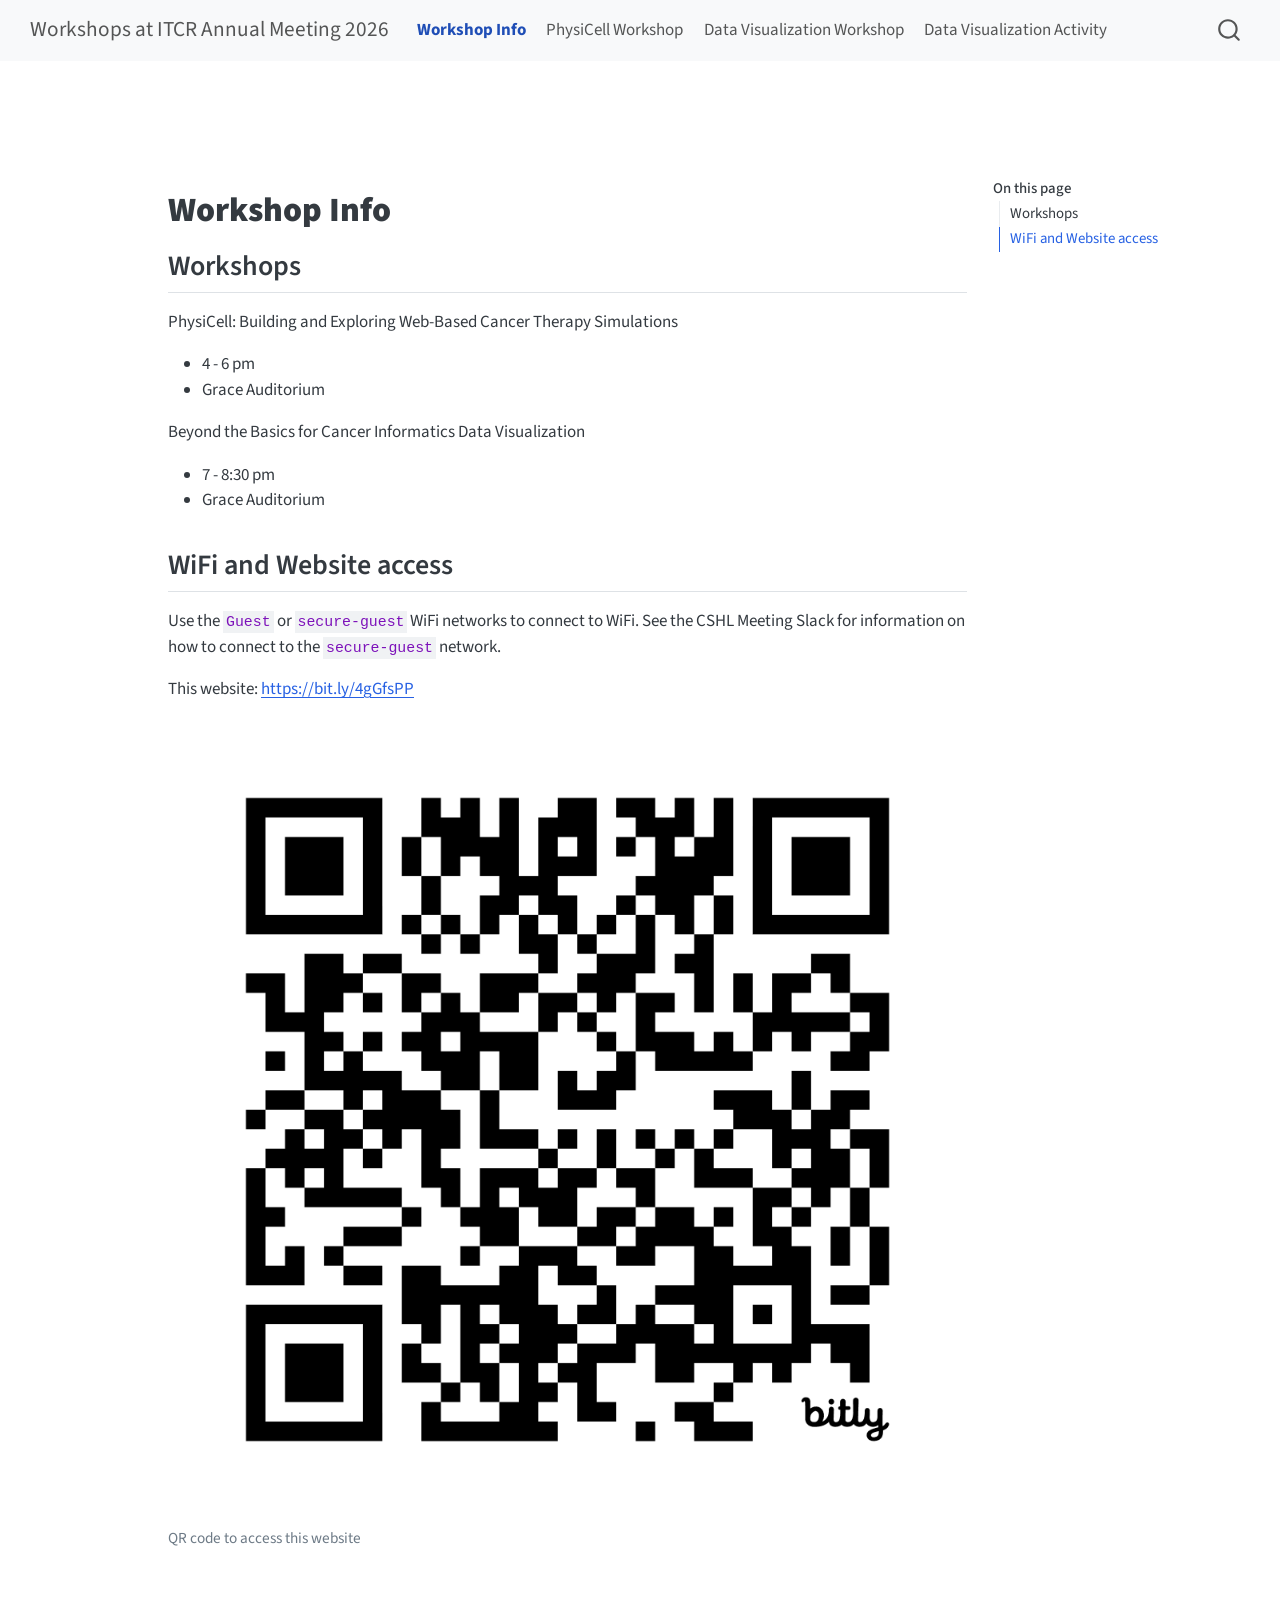
==== commit e1eba5cf: "Render course" ====
--- a/docs/index.html
+++ b/docs/index.html
@@ -7,7 +7,7 @@
 <meta name="viewport" content="width=device-width, initial-scale=1.0, user-scalable=yes">
 
 
-<title>*Workshops at the ITCR Annual Meeting 2026** – Workshops at ITCR Annual Meeting 2026</title>
+<title>Workshop Info – Workshops at ITCR Annual Meeting 2026</title>
 <style>
 code{white-space: pre-wrap;}
 span.smallcaps{font-variant: small-caps;}
@@ -40,7 +40,7 @@
 <link href="site_libs/quarto-html/quarto-syntax-highlighting-587c61ba64f3a5504c4d52d930310e48.css" rel="stylesheet" id="quarto-text-highlighting-styles">
 <script src="site_libs/bootstrap/bootstrap.min.js"></script>
 <link href="site_libs/bootstrap/bootstrap-icons.css" rel="stylesheet">
-<link href="site_libs/bootstrap/bootstrap-8b9c9e0a7877ca3fdfdff7a4e986219e.min.css" rel="stylesheet" append-hash="true" id="quarto-bootstrap" data-mode="light">
+<link href="site_libs/bootstrap/bootstrap-2b24086f6991a35f5f5ba430ba3daabe.min.css" rel="stylesheet" append-hash="true" id="quarto-bootstrap" data-mode="light">
 <script id="quarto-search-options" type="application/json">{
   "location": "navbar",
   "copy-button": false,
@@ -93,7 +93,7 @@
   <li class="nav-item">
     <a class="nav-link active" href="./index.html" aria-current="page"> <i class="bi bi-fa-home" role="img">
 </i> 
-<span class="menu-text">*Workshops at the ITCR Annual Meeting 2026**</span></a>
+<span class="menu-text"><strong>Workshop Info</strong></span></a>
   </li>  
   <li class="nav-item">
     <a class="nav-link" href="./physicell.html"> 
@@ -133,7 +133,7 @@
 
 <header id="title-block-header" class="quarto-title-block default">
 <div class="quarto-title">
-<h1 class="title">*Workshops at the ITCR Annual Meeting 2026**</h1>
+<h1 class="title"><strong>Workshop Info</strong></h1>
 </div>
 
 
@@ -169,7 +169,7 @@
 <p>This website: <a href="https://bit.ly/4gGfsPP">https://bit.ly/4gGfsPP</a></p>
 <div class="quarto-figure quarto-figure-center">
 <figure class="figure">
-<p><img src="Qq7fjTBxkGwiu5Y_Untitled 2026-07-15.png" class="img-fluid figure-img"></p>
+<p><img src="resources/images/Qq7fjTBxkGwiu5Y_Untitled 2026-07-15.png" class="img-fluid figure-img"></p>
 <figcaption>QR code to access this website</figcaption>
 </figure>
 </div>
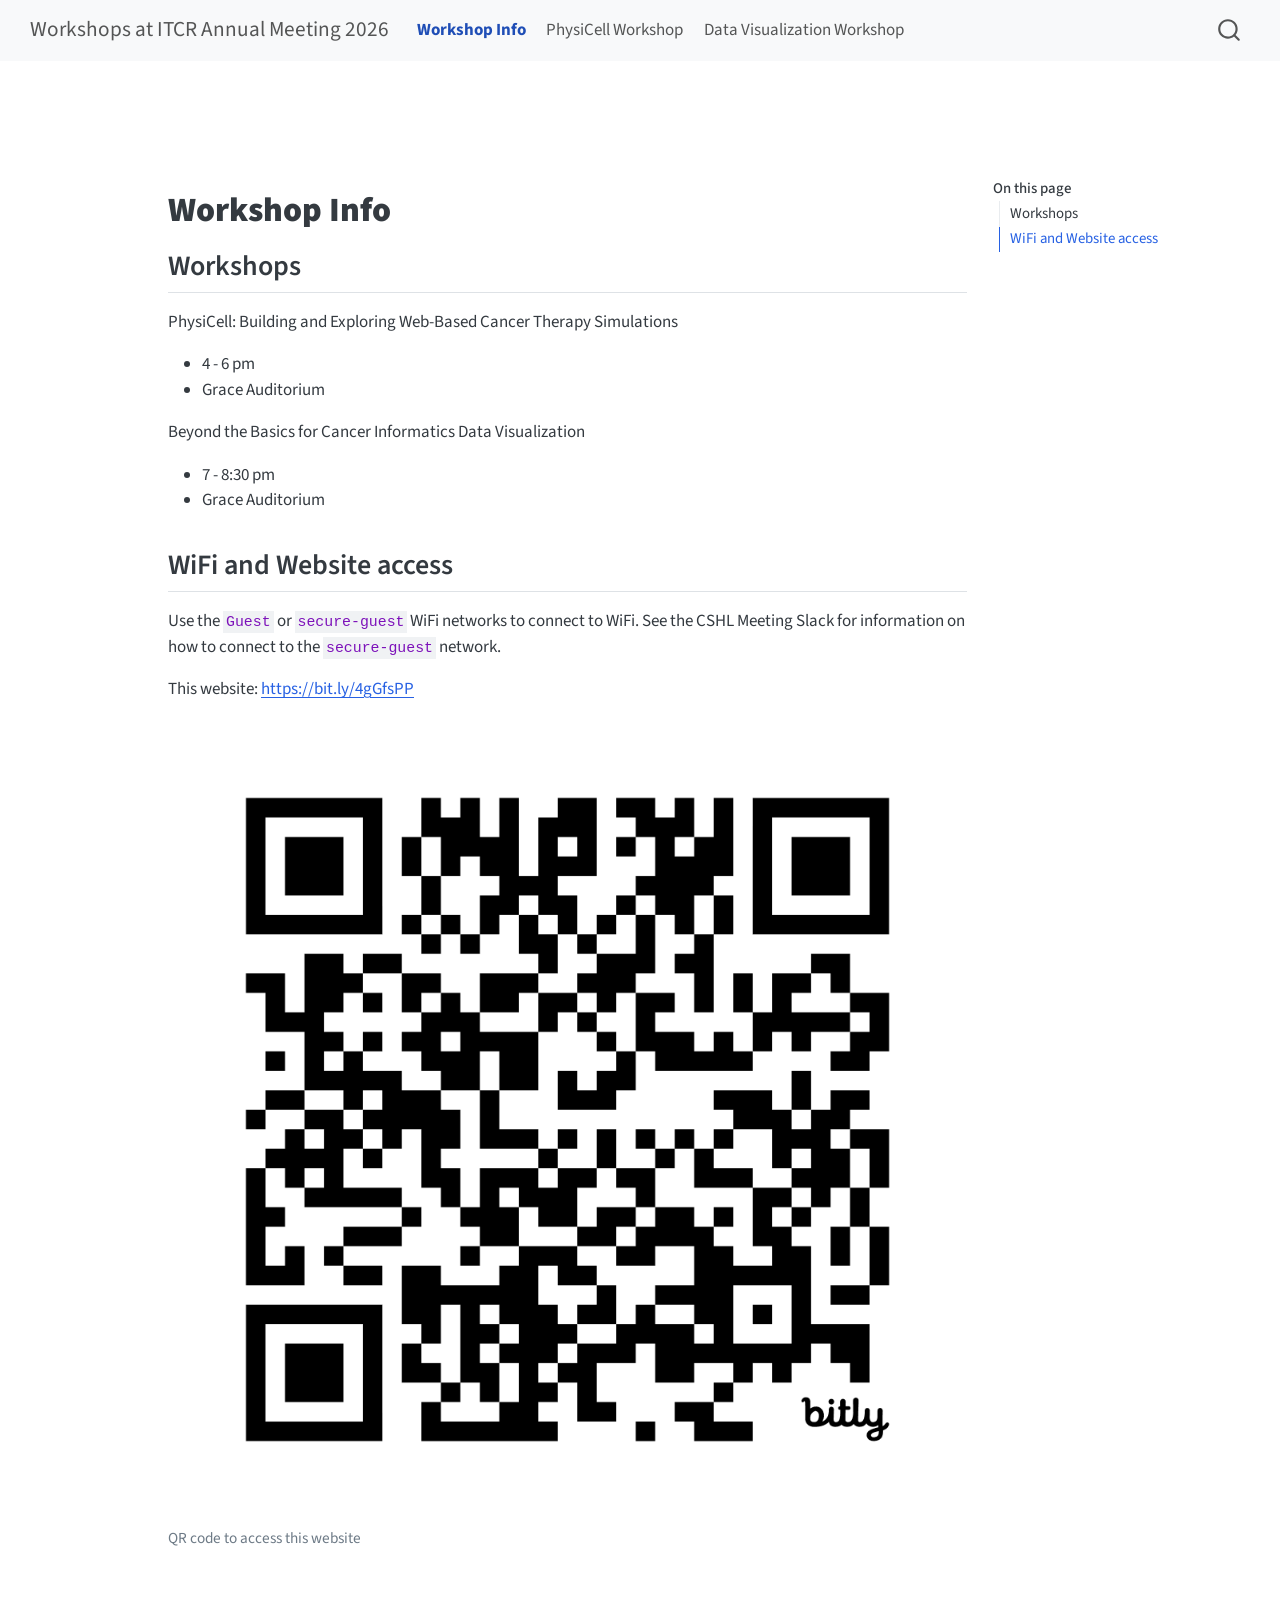
==== commit f08d5f15: "Render course" ====
--- a/docs/index.html
+++ b/docs/index.html
@@ -40,7 +40,7 @@
 <link href="site_libs/quarto-html/quarto-syntax-highlighting-587c61ba64f3a5504c4d52d930310e48.css" rel="stylesheet" id="quarto-text-highlighting-styles">
 <script src="site_libs/bootstrap/bootstrap.min.js"></script>
 <link href="site_libs/bootstrap/bootstrap-icons.css" rel="stylesheet">
-<link href="site_libs/bootstrap/bootstrap-2b24086f6991a35f5f5ba430ba3daabe.min.css" rel="stylesheet" append-hash="true" id="quarto-bootstrap" data-mode="light">
+<link href="site_libs/bootstrap/bootstrap-8b9c9e0a7877ca3fdfdff7a4e986219e.min.css" rel="stylesheet" append-hash="true" id="quarto-bootstrap" data-mode="light">
 <script id="quarto-search-options" type="application/json">{
   "location": "navbar",
   "copy-button": false,
@@ -103,10 +103,6 @@
     <a class="nav-link" href="./dataviz.html"> 
 <span class="menu-text">Data Visualization Workshop</span></a>
   </li>  
-  <li class="nav-item">
-    <a class="nav-link" href="./activity.html"> 
-<span class="menu-text">Data Visualization Activity</span></a>
-  </li>  
 </ul>
           </div> <!-- /navcollapse -->
             <div class="quarto-navbar-tools">
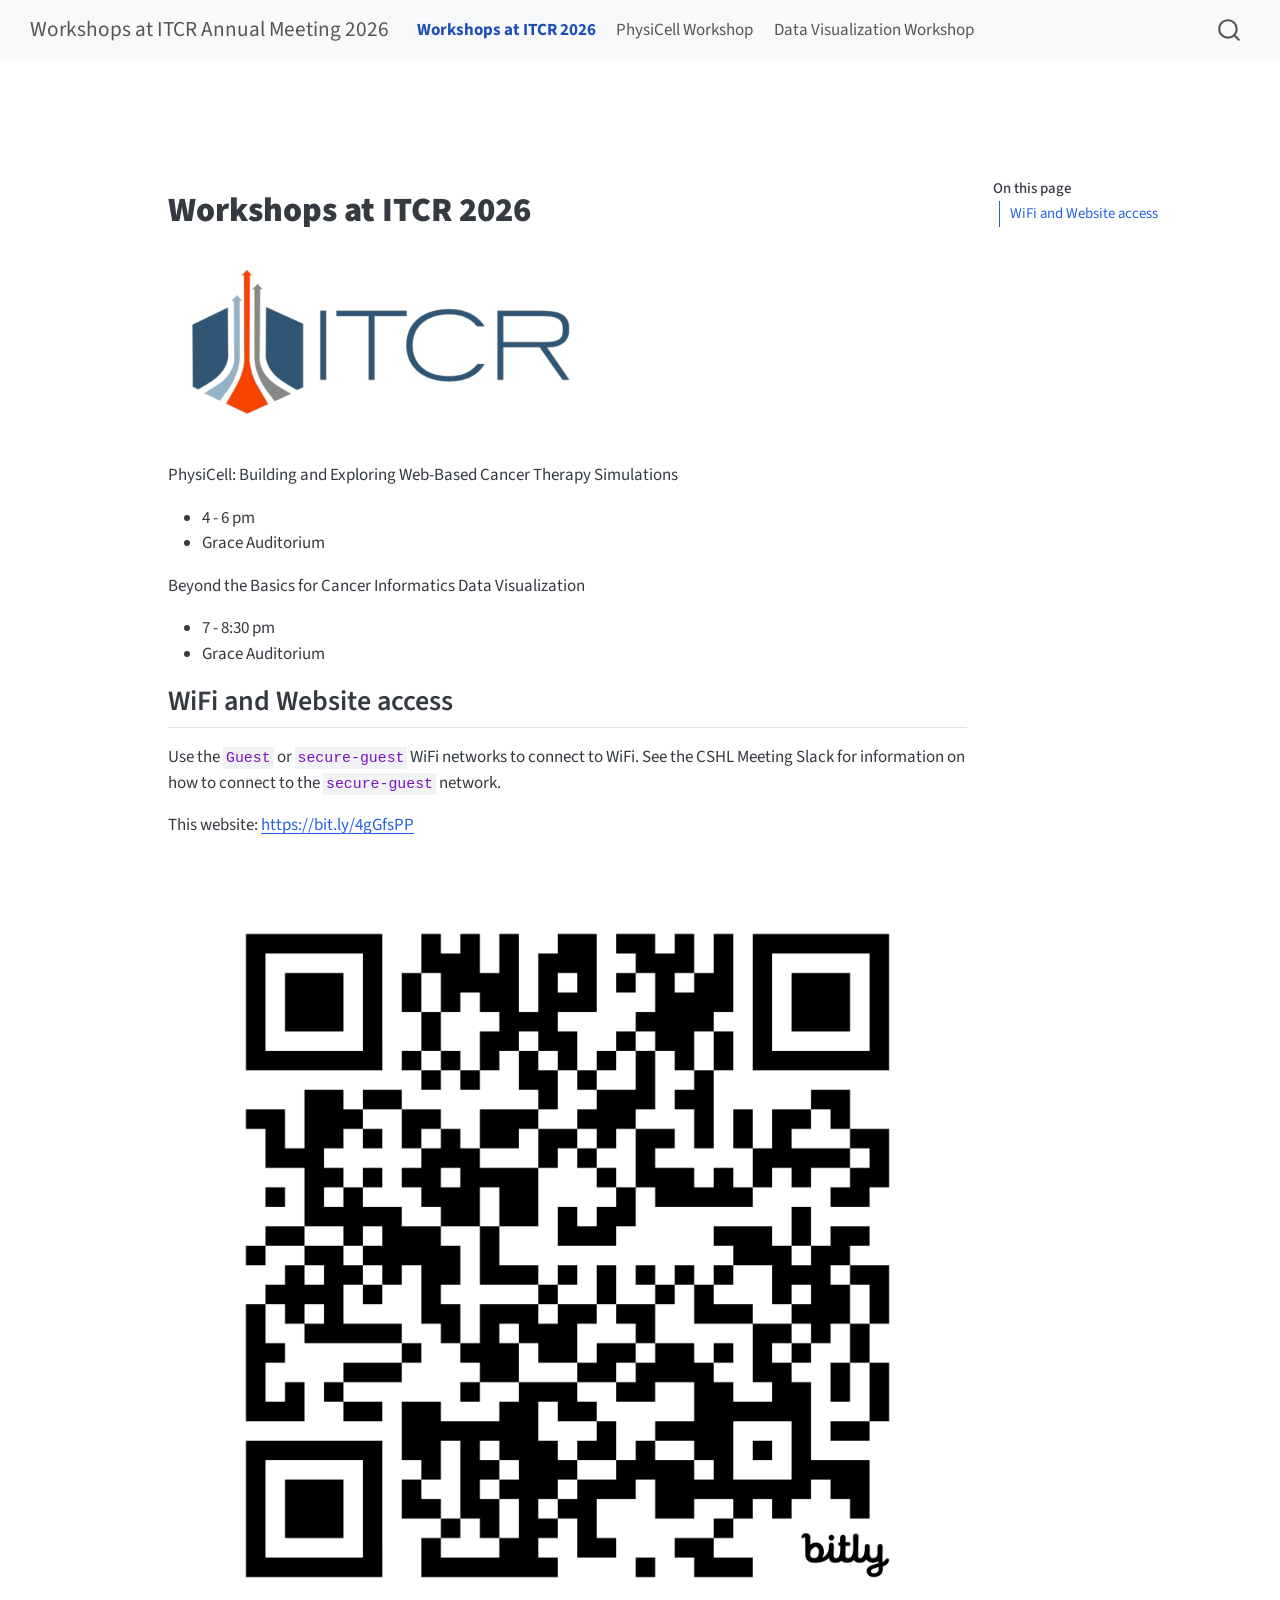
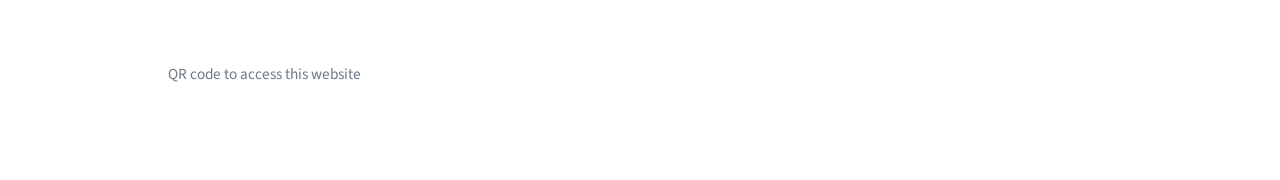
==== commit 530d442d: "Render course" ====
--- a/docs/index.html
+++ b/docs/index.html
@@ -7,7 +7,7 @@
 <meta name="viewport" content="width=device-width, initial-scale=1.0, user-scalable=yes">
 
 
-<title>Workshop Info – Workshops at ITCR Annual Meeting 2026</title>
+<title>Workshops at ITCR 2026 – Workshops at ITCR Annual Meeting 2026</title>
 <style>
 code{white-space: pre-wrap;}
 span.smallcaps{font-variant: small-caps;}
@@ -93,7 +93,7 @@
   <li class="nav-item">
     <a class="nav-link active" href="./index.html" aria-current="page"> <i class="bi bi-fa-home" role="img">
 </i> 
-<span class="menu-text"><strong>Workshop Info</strong></span></a>
+<span class="menu-text"><strong>Workshops at ITCR 2026</strong></span></a>
   </li>  
   <li class="nav-item">
     <a class="nav-link" href="./physicell.html"> 
@@ -119,8 +119,7 @@
     <h2 id="toc-title">On this page</h2>
    
   <ul>
-  <li><a href="#workshops" id="toc-workshops" class="nav-link active" data-scroll-target="#workshops">Workshops</a></li>
-  <li><a href="#wifi-and-website-access" id="toc-wifi-and-website-access" class="nav-link" data-scroll-target="#wifi-and-website-access">WiFi and Website access</a></li>
+  <li><a href="#wifi-and-website-access" id="toc-wifi-and-website-access" class="nav-link active" data-scroll-target="#wifi-and-website-access">WiFi and Website access</a></li>
   </ul>
 </nav>
     </div>
@@ -129,7 +128,7 @@
 
 <header id="title-block-header" class="quarto-title-block default">
 <div class="quarto-title">
-<h1 class="title"><strong>Workshop Info</strong></h1>
+<h1 class="title"><strong>Workshops at ITCR 2026</strong></h1>
 </div>
 
 
@@ -146,8 +145,15 @@
 </header>
 
 
-<section id="workshops" class="level2">
-<h2 class="anchored" data-anchor-id="workshops">Workshops</h2>
+<div class="cell">
+<div class="cell-output-display">
+<div>
+<figure class="figure">
+<p><img src="resources/images/itcr.png" class="img-fluid figure-img" width="413"></p>
+</figure>
+</div>
+</div>
+</div>
 <p>PhysiCell: Building and Exploring Web-Based Cancer Therapy Simulations</p>
 <ul>
 <li>4 - 6 pm</li>
@@ -158,7 +164,6 @@
 <li>7 - 8:30 pm</li>
 <li>Grace Auditorium</li>
 </ul>
-</section>
 <section id="wifi-and-website-access" class="level2">
 <h2 class="anchored" data-anchor-id="wifi-and-website-access">WiFi and Website access</h2>
 <p>Use the <code>Guest</code> or <code>secure-guest</code> WiFi networks to connect to WiFi. See the CSHL Meeting Slack for information on how to connect to the <code>secure-guest</code> network.</p>
